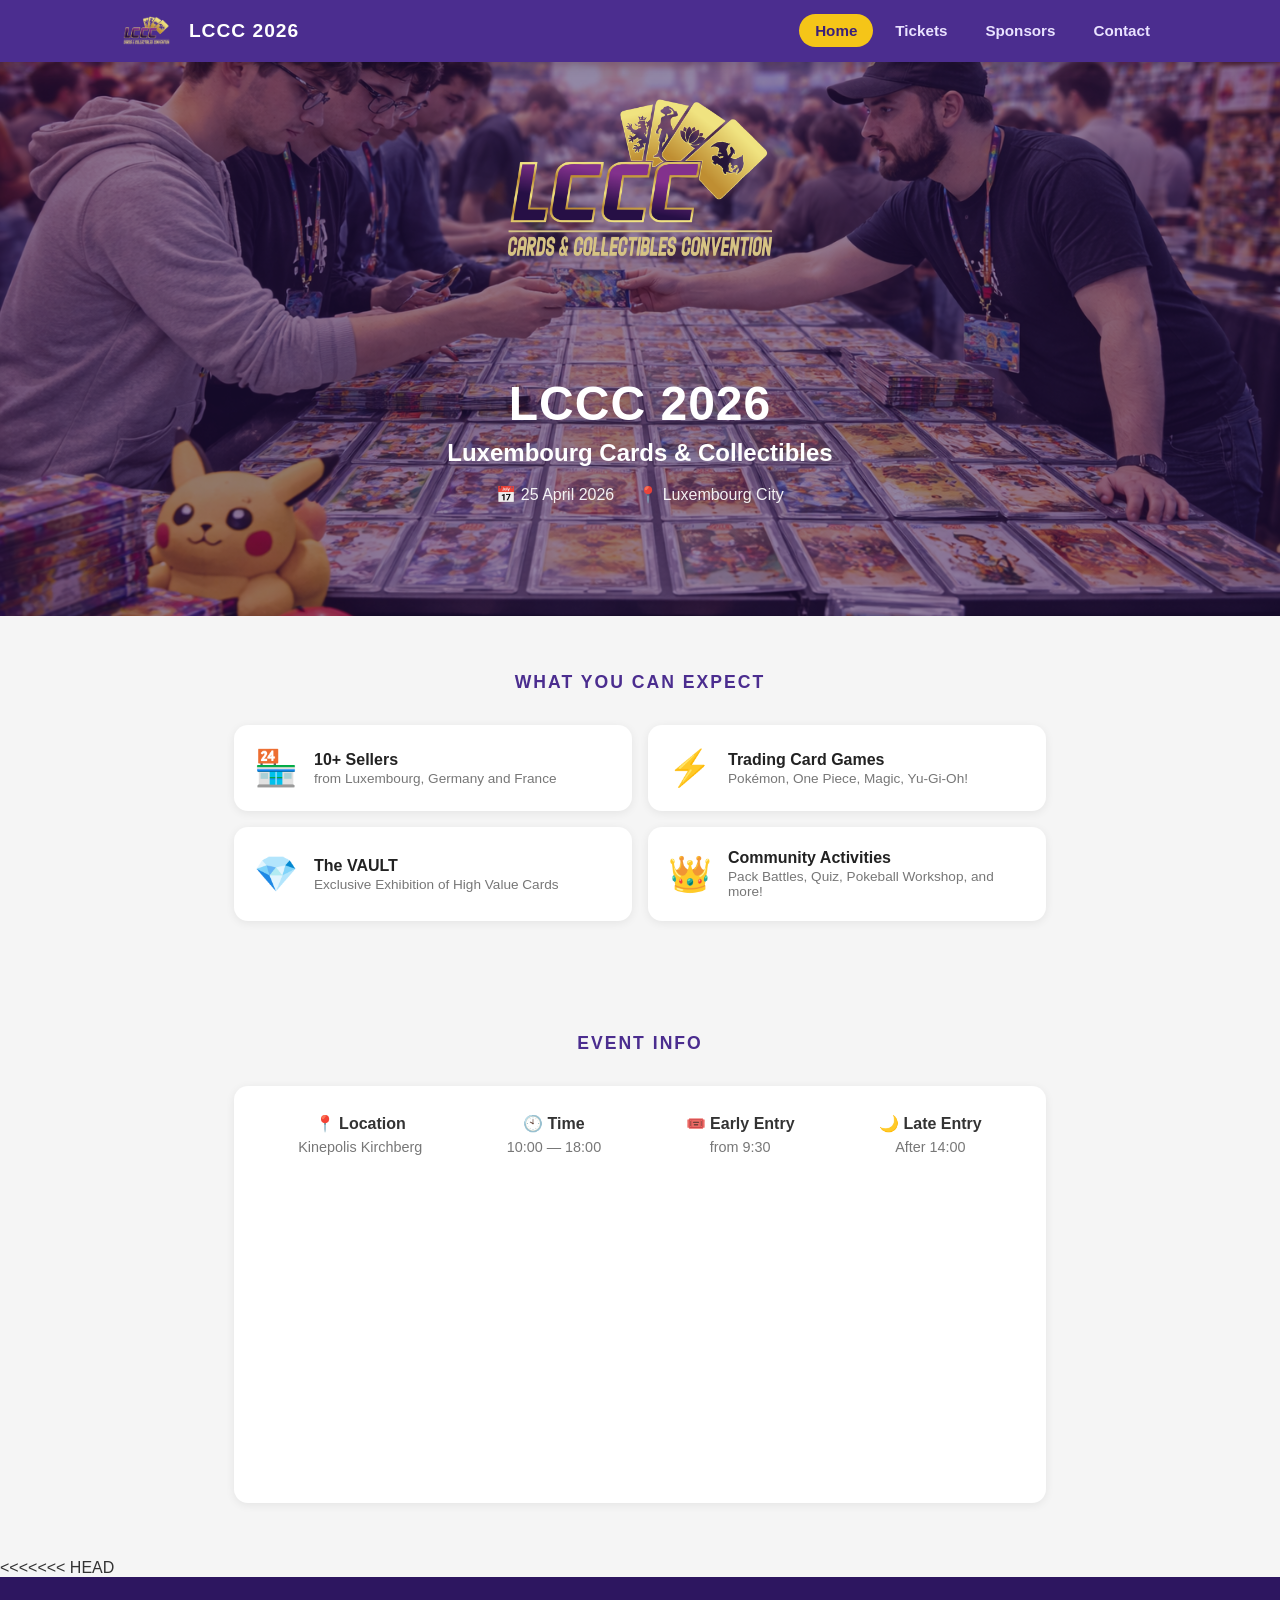
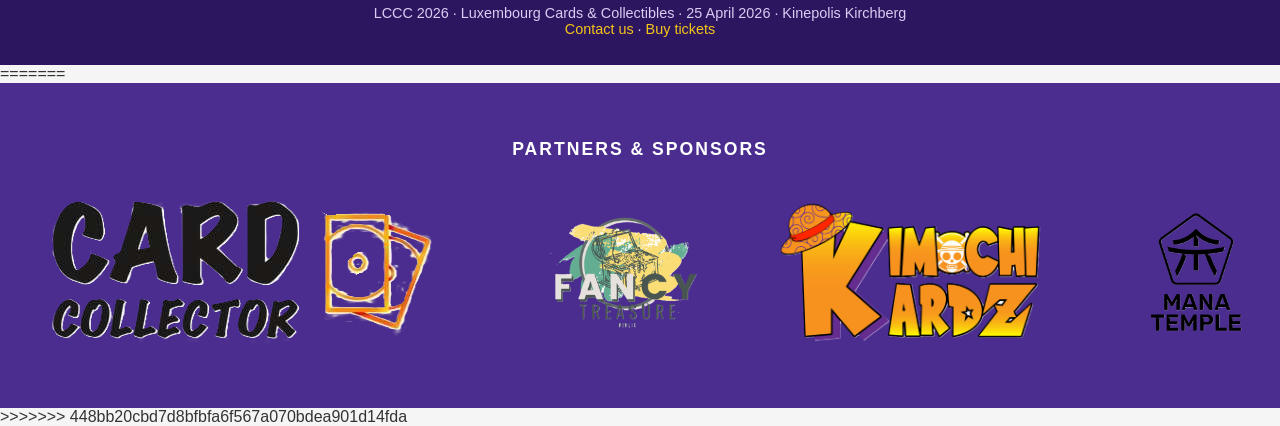
==== index.html @ 0853d8ad "merged sponsors to partners" ====
<!DOCTYPE html>
<html lang="en">

<head>
    <meta charset="UTF-8" />
    <meta name="viewport" content="width=device-width, initial-scale=1.0" />
    <title>LCCC 2026 — Luxembourg Cards &amp; Collectibles</title>
    <link rel="stylesheet" href="style.css" />
</head>

<body>
    <!-- NAVBAR -->
    <nav class="navbar">
        <div class="nav-inner">
            <a href="index.html" class="nav-brand">
                <img src="img/logo_nobg.png" alt="LCCC Logo" />
                <span>LCCC 2026</span>
            </a>
            <button class="nav-toggle" aria-label="Toggle navigation">☰</button>
            <ul class="nav-links">
                <li><a href="index.html" class="active">Home</a></li>
                <li><a href="tickets.html">Tickets</a></li>
                <li><a href="partners.html">Sponsors</a></li>
                <li><a href="contact.html">Contact</a></li>
            </ul>
        </div>
    </nav>

    <!-- HERO -->
    <div class="hero">
        <div class="hero-content">
            <img src="img/logo_nobg.png" alt="LCCC Logo" class="site-logo" />
            <h1>LCCC 2026</h1>
            <h2>Luxembourg Cards &amp; Collectibles</h2>
            <div class="hero-meta">
                <span>📅 25 April 2026</span>
                <span>📍 Luxembourg City</span>
            </div>
        </div>
    </div>

    <!-- WHAT YOU CAN EXPECT -->
    <section class="section">
        <div class="section-title">What You Can Expect</div>
        <div class="expect-grid">
            <div class="expect-card">
                <div class="expect-icon">🏪</div>
                <div>
                    <h3>10+ Sellers</h3>
                    <p>from Luxembourg, Germany and France</p>
                </div>
            </div>
            <div class="expect-card">
                <div class="expect-icon">⚡</div>
                <div>
                    <h3>Trading Card Games</h3>
                    <p>Pokémon, One Piece, Magic, Yu-Gi-Oh!</p>
                </div>
            </div>
            <div class="expect-card">
                <div class="expect-icon">💎</div>
                <div>
                    <h3>The VAULT</h3>
                    <p>Exclusive Exhibition of High Value Cards</p>
                </div>
            </div>
            <div class="expect-card">
                <div class="expect-icon">👑</div>
                <div>
                    <h3>Community Activities</h3>
                    <p>Pack Battles, Quiz, Pokeball Workshop, and more!</p>
                </div>
            </div>
        </div>
    </section>

    <!-- EVENT INFO -->
    <section class="section">
        <div class="section-title">Event Info</div>
        <div class="info-card">
            <div class="info-item">
                <div class="info-label">📍 Location</div>
                <p>Kinepolis Kirchberg</p>
            </div>
            <div class="info-item">
                <div class="info-label">🕙 Time</div>
                <p>10:00 — 18:00</p>
            </div>
            <div class="info-item">
                <div class="info-label">🎟️ Early Entry</div>
                <p>from 9:30</p>
            </div>
            <div class="info-item">
                <div class="info-label">🌙 Late Entry</div>
                <p>After 14:00</p>
            </div>
            <iframe
                src="https://www.google.com/maps/embed?pb=!1m18!1m12!1m3!1d82691.49492963147!2d6.0278892517089755!3d49.63339613082569!2m3!1f0!2f0!3f0!3m2!1i1024!2i768!4f13.1!3m3!1m2!1s0x47954f615db83413%3A0x90198acf016bacf4!2sKinepolis%20Kirchberg!5e0!3m2!1sen!2slu!4v1774648657095!5m2!1sen!2slu"
                width="400" height="300" style="border:0;" allowfullscreen="" loading="lazy"
                referrerpolicy="no-referrer-when-downgrade"></iframe>
        </div>
    </section>

<<<<<<< HEAD
    <!-- FOOTER -->
    <footer class="site-footer">
        <p>LCCC 2026 · Luxembourg Cards &amp; Collectibles · 25 April 2026 · Kinepolis Kirchberg</p>
        <p><a href="contact.html">Contact us</a> · <a href="tickets.html">Buy tickets</a></p>
    </footer>
=======
    <!-- PARTNERS & SPONSORS -->
    <section class="partners-section">
        <div class="section-title-white">Partners &amp; Sponsors</div>
        <div class="scroller-wrapper">
            <div class="logos-scroller">
                <!-- duplicated for seamless loop -->
                <img src="img/sponsors/cardcollector.png" alt="Magic" class="partner-logo" />
                <img src="img/sponsors/fancytreasure.png" alt="One Piece" class="partner-logo" />
                <img src="img/sponsors/kimchikardz.png" alt="Yu-Gi-Oh" class="partner-logo" />
                <img src="img/sponsors/manatemple.png" alt="Pokémon" class="partner-logo" />
                <img src="img/sponsors/mikauzi.png" alt="Magic" class="partner-logo" />
                <img src="img/sponsors/NerdyMateProfile.png" alt="One Piece" class="partner-logo" />
                <img src="img/sponsors/Reservoir_Logo.png" alt="One Piece" class="partner-logo" />
                <img src="img/sponsors/card2.png" alt="One Piece" class="partner-logo" />
                <img src="img/sponsors/cardm.png" alt="One Piece" class="partner-logo" />
                <img src="img/sponsors/porordg.png" alt="One Piece" class="partner-logo" />
                <img src="img/sponsors/vesslyorg.png" alt="One Piece" class="partner-logo" />
                <img src="img/sponsors/lst.png" alt="One Piece" class="partner-logo" />

            </div>
        </div>
    </section>
>>>>>>> 448bb20cbd7d8bfbfa6f567a070bdea901d14fda

    <script src="script.js"></script>
</body>

</html>
---- style.css ----
* {
  margin: 0;
  padding: 0;
  box-sizing: border-box;
}

body {
  font-family: 'Segoe UI', sans-serif;
  color: #333;
  background: #f5f5f5;
}

/* NAVBAR */
.navbar {
  position: sticky;
  top: 0;
  z-index: 100;
  background: #4b2d8f;
  box-shadow: 0 2px 12px rgba(0, 0, 0, 0.2);
}

.nav-inner {
  max-width: 1100px;
  margin: 0 auto;
  display: flex;
  align-items: center;
  justify-content: space-between;
  padding: 12px 24px;
}

.nav-brand {
  display: flex;
  align-items: center;
  gap: 10px;
  color: #fff;
  text-decoration: none;
  font-weight: 900;
  font-size: 1.2rem;
  letter-spacing: 1px;
}

.nav-brand img {
  height: 38px;
  width: auto;
}

.nav-links {
  display: flex;
  gap: 6px;
  list-style: none;
  flex-wrap: wrap;
}

.nav-links a {
  color: #e9e2ff;
  text-decoration: none;
  font-weight: 600;
  font-size: 0.95rem;
  padding: 8px 16px;
  border-radius: 22px;
  transition: background 0.2s, color 0.2s;
}

.nav-links a:hover {
  background: rgba(255, 255, 255, 0.12);
  color: #fff;
}

.nav-links a.active {
  background: #f5c518;
  color: #3a1f7a;
}

.nav-toggle {
  display: none;
  background: none;
  border: none;
  color: #fff;
  font-size: 1.6rem;
  cursor: pointer;
}

@media (max-width: 760px) {
  .nav-toggle {
    display: block;
  }

  .nav-links {
    display: none;
    width: 100%;
    flex-direction: column;
    gap: 4px;
    padding-top: 10px;
  }

  .nav-links.open {
    display: flex;
  }

  .nav-inner {
    flex-wrap: wrap;
  }

  .nav-links a {
    display: block;
  }
}

/* PAGE HEADER (sub pages) */
.page-header {
  background: #4b2d8f;
  color: #fff;
  text-align: center;
  padding: 56px 24px;
}

.page-header h1 {
  font-size: 2.4rem;
  font-weight: 900;
  letter-spacing: 1px;
}

.page-header p {
  margin-top: 10px;
  font-size: 1.05rem;
  opacity: 0.9;
}

/* SITE FOOTER */
.site-footer {
  background: #2d1660;
  color: #d8cdf2;
  text-align: center;
  padding: 28px 24px;
  font-size: 0.9rem;
}

.site-footer a {
  color: #f5c518;
  text-decoration: none;
}

.site-footer a:hover {
  text-decoration: underline;
}

/* LOGO BAR */
.logo-bar {
  display: flex;
  justify-content: center;
  align-items: center;
}

.site-logo {
  max-height: 300px;
  width: auto;
  padding-bottom: 80px;
}

/* HERO */
.hero {
  background-image: url('img/header_bg_cropped.png'); /* Replace with your image */
  background-size: cover;
  background-position: center;
  position: relative;
  color: #fff;
  text-align: center;
  padding: 10px 20px 80px;
}

.hero::before {
  content: '';
  position: absolute;
  inset: 0;
  background: rgba(40, 20, 80, 0.5);
}

.hero-content {
  position: relative;
  z-index: 1;
}

.hero h1 {
  font-size: 3rem;
  font-weight: 900;
  letter-spacing: 1px;
}

.hero h2 {
  font-size: 1.5rem;
  font-weight: 600;
  margin: 8px 0 18px;
}

.hero-meta {
  display: flex;
  justify-content: center;
  gap: 24px;
  font-size: 1rem;
  margin-bottom: 32px;
  opacity: 0.92;
}

.hero-meta span {
  display: flex;
  align-items: center;
  gap: 6px;
}

/* CTA BUTTON */
.cta-btn {
  background: #f5c518;
  color: #3a1f7a;
  border: none;
  padding: 16px 48px;
  border-radius: 40px;
  font-size: 1rem;
  font-weight: 800;
  cursor: pointer;
  letter-spacing: 1px;
  text-transform: uppercase;
  transition: transform 0.2s, box-shadow 0.2s;
}

.cta-btn:hover {
  transform: scale(1.04);
  box-shadow: 0 6px 24px rgba(245, 197, 24, 0.4);
}

/* SECTIONS */
.section {
  padding: 56px 24px;
  max-width: 860px;
  margin: 0 auto;
}

.section-title {
  text-align: center;
  font-size: 1.1rem;
  font-weight: 800;
  letter-spacing: 2px;
  color: #4b2d8f;
  text-transform: uppercase;
  margin-bottom: 32px;
}

.footer-title {
  text-align: center;
  font-size: 1.1rem;
  font-weight: 800;
  letter-spacing: 2px;
  color: #ffffff;
  text-transform: uppercase;
  margin-bottom: 32px;
}

/* EXPECT GRID */
.expect-grid {
  display: grid;
  grid-template-columns: 1fr 1fr;
  gap: 16px;
}

.expect-card {
  background: #fff;
  border-radius: 14px;
  padding: 22px 20px;
  display: flex;
  align-items: center;
  gap: 16px;
  box-shadow: 0 2px 10px rgba(0, 0, 0, 0.07);
}

.expect-icon {
  font-size: 2.2rem;
}

.expect-card h3 {
  font-size: 1rem;
  font-weight: 700;
  color: #222;
}

.expect-card p {
  font-size: 0.85rem;
  color: #777;
  margin-top: 2px;
}

/* TICKETS */
.tickets-section {
  background: #8984c9;
  padding: 56px 24px;
}

.tickets-inner {
  max-width: 860px;
  margin: 0 auto;
}

.tickets-grid {
  display: grid;
  grid-template-columns: repeat(4, 1fr);
  gap: 14px;
}

.ticket-card {
  background: #fff;
  border-radius: 14px;
  padding: 22px 16px 18px;
  text-align: center;
  box-shadow: 0 2px 10px rgba(0, 0, 0, 0.07);
  display: flex;
  flex-direction: column;
  align-items: center;
  gap: 8px;
}

.ticket-card.featured {
  background: #f5c518;
}

.ticket-label {
  font-size: 0.95rem;
  font-weight: 700;
  color: #333;
}

.ticket-price {
  font-size: 1.8rem;
  font-weight: 900;
  color: #4b2d8f;
}

.ticket-card.featured .ticket-price {
  color: #3a1f7a;
}

.ticket-desc {
  font-size: 0.8rem;
  color: #888;
}

.ticket-card.featured .ticket-desc {
  color: #3a1f7a;
}

.ticket-note {
  font-size: 0.72rem;
  color: #aaa;
  margin-top: 4px;
}

.ticket-card.featured .ticket-note {
  color: #3a1f7a;
}

.buy-btn {
  background: #4b2d8f;
  color: #fff;
  border: none;
  border-radius: 24px;
  padding: 10px 28px;
  font-weight: 700;
  font-size: 0.9rem;
  cursor: pointer;
  transition: background 0.2s;
  margin-top: 4px;
}

.buy-btn:hover {
  background: #3a1f7a;
}

.ticket-card.featured .buy-btn {
  background: #3a1f7a;
  color: #f5c518;
}

.ticket-card.featured .buy-btn:hover {
  background: #2d1660;
}

/* EVENT INFO */
.info-card {
  background: #fff;
  border-radius: 14px;
  padding: 28px 32px;
  display: flex;
  justify-content: space-around;
  align-items: flex-start;
  box-shadow: 0 2px 10px rgba(0, 0, 0, 0.07);
  flex-wrap: wrap;
  gap: 20px;
}

.info-item {
  text-align: center;
}

.info-label {
  font-size: 1rem;
  font-weight: 700;
  color: #333;
  display: flex;
  align-items: center;
  gap: 6px;
  justify-content: center;
  margin-bottom: 6px;
}

.info-item p {
  font-size: 0.9rem;
  color: #777;
}


/* RESPONSIVE */
@media (max-width: 640px) {
  .expect-grid {
    grid-template-columns: 1fr;
  }

  .tickets-grid {
    grid-template-columns: 1fr 1fr;
  }

  .hero h1 {
    font-size: 2rem;
  }
}

@media (max-width: 420px) {
  .tickets-grid {
    grid-template-columns: 1fr;
  }
}

/* PARTNERS SECTION */
.partners-section {
  background: #c08bfc;
  padding: 56px 24px;
  text-align: center;
}

.section-title-white {
  text-align: center;
  font-size: 1.1rem;
  font-weight: 800;
  letter-spacing: 2px;
  color: #fff;
  text-transform: uppercase;
  margin-bottom: 32px;
}

.logos-row {
  display: flex;
  justify-content: center;
  align-items: center;
  gap: 32px;
  flex-wrap: wrap;
  max-width: 860px;
  margin: 0 auto;
}

.partner-logo {
  max-height: 70px;
  width: auto;
  object-fit: contain;
  transition: filter 0.2s;
}

/* TICKET EMBED */
.tt-embed-wrapper {
  margin-top: 40px;
  border-radius: 14px;
  overflow: hidden;
}

/* 5-column ticket grid */
.tickets-grid {
  grid-template-columns: repeat(5, 1fr);
}

/* PARTNERS SECTION */
.partners-section {
  background: #4b2d8f;
  padding: 56px 0;
  text-align: center;
  overflow: hidden;
}

.section-title-white {
  text-align: center;
  font-size: 1.1rem;
  font-weight: 800;
  letter-spacing: 2px;
  color: #fff;
  text-transform: uppercase;
  margin-bottom: 32px;
}
.scroller-wrapper {
  overflow: hidden;
  width: 100%;
}

.logos-scroller {
  display: flex;
  gap: 64px;
  align-items: center;
  width: max-content;
  animation: scroll-logos 18s linear infinite;
}

.partner-logo {
  max-height: 160px;
  width: auto;
  object-fit: contain;
  flex-shrink: 0;
}

@keyframes scroll-logos {
  0%   { transform: translateX(0); }
  100% { transform: translateX(-50%); }
}
/* SHOPS GRID */
.shops-grid {
  display: grid;
  grid-template-columns: repeat(auto-fill, minmax(220px, 1fr));
  gap: 20px;
}

.shop-card {
  background: #fff;
  border-radius: 14px;
  padding: 24px 20px;
  text-align: center;
  box-shadow: 0 2px 10px rgba(0, 0, 0, 0.07);
  transition: transform 0.2s, box-shadow 0.2s;
}

.shop-card:hover {
  transform: translateY(-4px);
  box-shadow: 0 8px 22px rgba(75, 45, 143, 0.18);
}

.shop-logo {
  height: 90px;
  width: 100%;
  object-fit: contain;
  margin-bottom: 14px;
}

.shop-card h3 {
  font-size: 1.05rem;
  color: #4b2d8f;
  margin-bottom: 6px;
}

.shop-card p {
  font-size: 0.85rem;
  color: #777;
}

/* CONTACT */
.contact-card {
  background: #fff;
  border-radius: 14px;
  padding: 32px;
  box-shadow: 0 2px 10px rgba(0, 0, 0, 0.07);
  display: grid;
  gap: 20px;
}

.contact-row {
  display: flex;
  align-items: flex-start;
  gap: 16px;
}

.contact-row .contact-icon {
  font-size: 1.6rem;
  line-height: 1;
}

.contact-row h3 {
  font-size: 1rem;
  color: #333;
  margin-bottom: 4px;
}

.contact-row p,
.contact-row a {
  font-size: 0.92rem;
  color: #777;
  text-decoration: none;
}

.contact-row a:hover {
  color: #4b2d8f;
  text-decoration: underline;
}

.socials {
  display: flex;
  gap: 14px;
  justify-content: center;
  margin-top: 8px;
  flex-wrap: wrap;
}

.socials a {
  background: #4b2d8f;
  color: #fff;
  padding: 10px 22px;
  border-radius: 24px;
  text-decoration: none;
  font-weight: 600;
  font-size: 0.9rem;
  transition: background 0.2s;
}

.socials a:hover {
  background: #3a1f7a;
}

/* INTRO TEXT BLOCK */
.intro-text {
  max-width: 760px;
  margin: 0 auto 32px;
  text-align: center;
  color: #555;
  font-size: 1rem;
  line-height: 1.6;
}
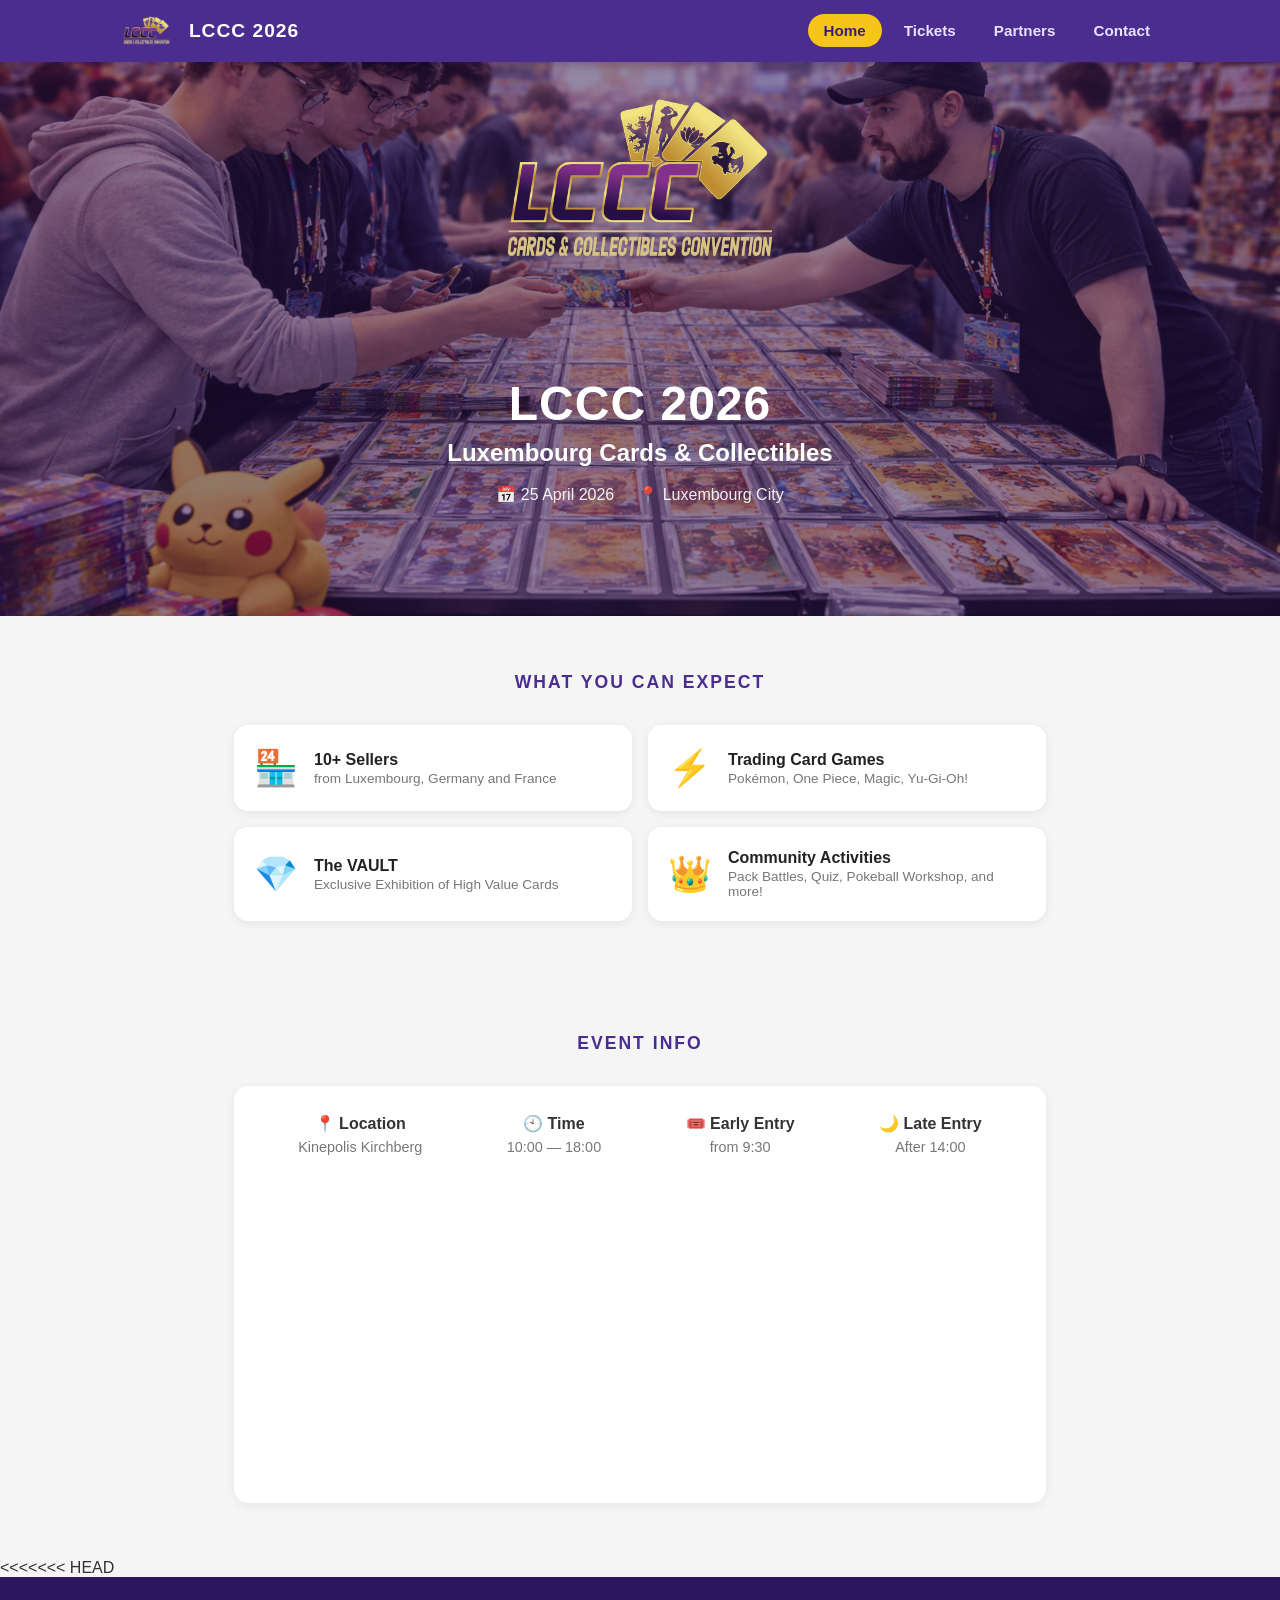
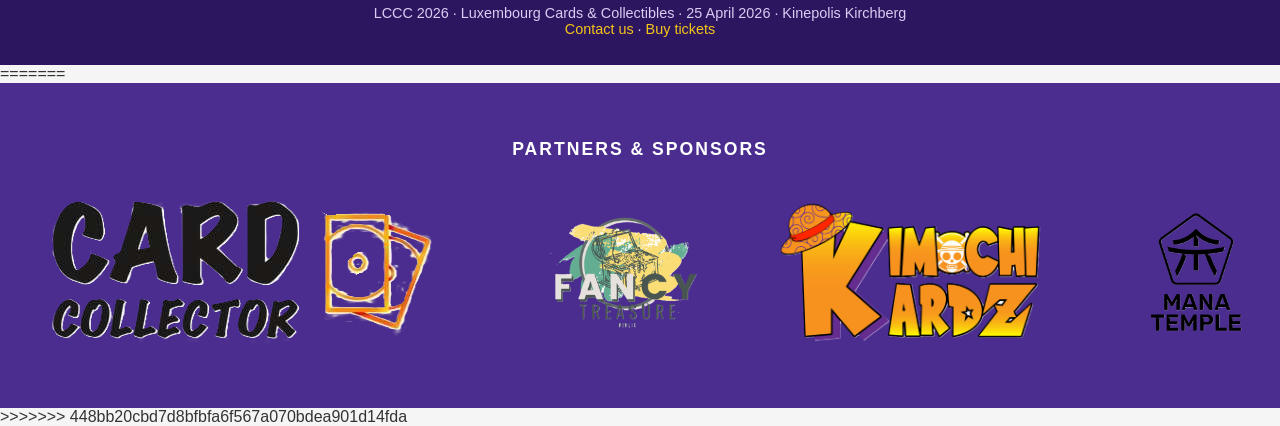
==== commit c6a51e31: "partners fix" ====
--- a/index.html
+++ b/index.html
@@ -20,7 +20,7 @@
             <ul class="nav-links">
                 <li><a href="index.html" class="active">Home</a></li>
                 <li><a href="tickets.html">Tickets</a></li>
-                <li><a href="partners.html">Sponsors</a></li>
+                <li><a href="partners.html">Partners</a></li>
                 <li><a href="contact.html">Contact</a></li>
             </ul>
         </div>
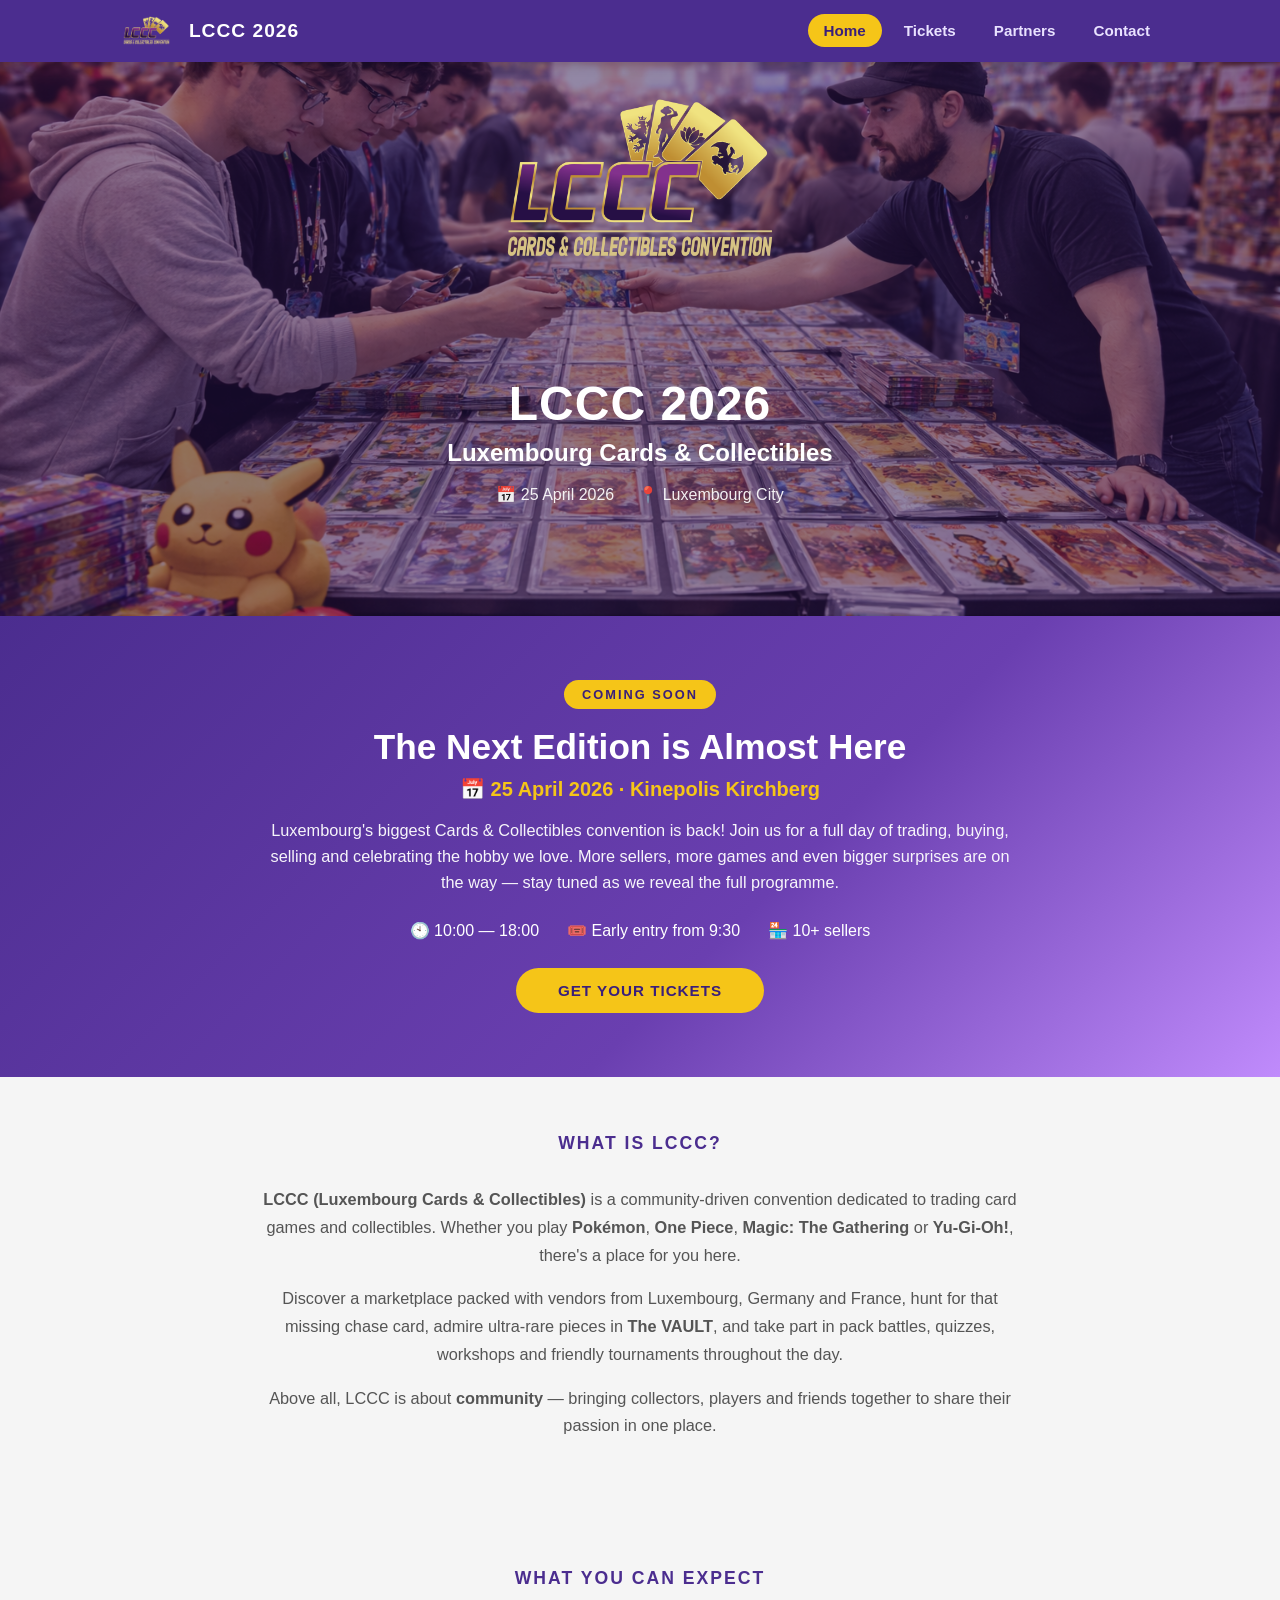
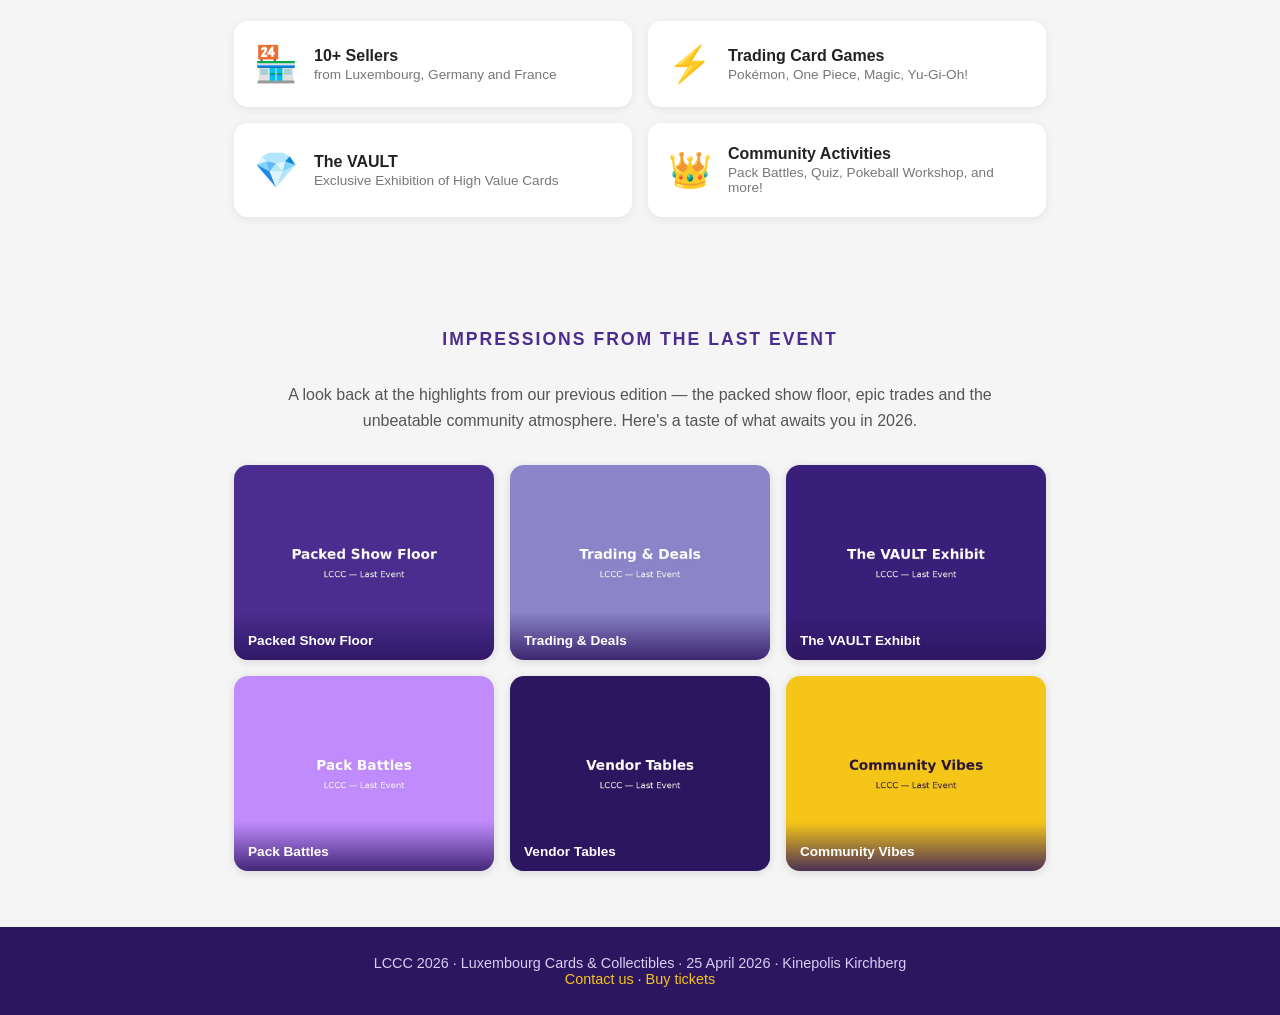
==== commit 7ca7b319: "update index site" ====
--- a/index.html
+++ b/index.html
@@ -39,6 +39,52 @@
         </div>
     </div>
 
+    <!-- ============================================================= -->
+    <!-- COMING SOON / NEXT EVENT  (edit the text below to update)     -->
+    <!-- ============================================================= -->
+    <section class="coming-soon">
+        <div class="coming-soon-inner">
+            <span class="cs-badge">Coming Soon</span>
+            <h2>The Next Edition is Almost Here</h2>
+            <div class="cs-date">📅 25 April 2026 · Kinepolis Kirchberg</div>
+            <p>
+                Luxembourg's biggest Cards &amp; Collectibles convention is back! Join us for a full day of
+                trading, buying, selling and celebrating the hobby we love. More sellers, more games and even
+                bigger surprises are on the way — stay tuned as we reveal the full programme.
+            </p>
+            <div class="cs-meta">
+                <span>🕙 10:00 — 18:00</span>
+                <span>🎟️ Early entry from 9:30</span>
+                <span>🏪 10+ sellers</span>
+            </div>
+            <a href="tickets.html" class="cs-cta">Get Your Tickets</a>
+        </div>
+    </section>
+
+    <!-- ============================================================= -->
+    <!-- ABOUT THE EVENT  (edit the paragraphs below to update)        -->
+    <!-- ============================================================= -->
+    <section class="section">
+        <div class="section-title">What is LCCC?</div>
+        <div class="about-text">
+            <p>
+                <strong>LCCC (Luxembourg Cards &amp; Collectibles)</strong> is a community-driven convention
+                dedicated to trading card games and collectibles. Whether you play
+                <strong>Pokémon</strong>, <strong>One Piece</strong>, <strong>Magic: The Gathering</strong> or
+                <strong>Yu-Gi-Oh!</strong>, there's a place for you here.
+            </p>
+            <p>
+                Discover a marketplace packed with vendors from Luxembourg, Germany and France, hunt for that
+                missing chase card, admire ultra-rare pieces in <strong>The VAULT</strong>, and take part in
+                pack battles, quizzes, workshops and friendly tournaments throughout the day.
+            </p>
+            <p>
+                Above all, LCCC is about <strong>community</strong> — bringing collectors, players and friends
+                together to share their passion in one place.
+            </p>
+        </div>
+    </section>
+
     <!-- WHAT YOU CAN EXPECT -->
     <section class="section">
         <div class="section-title">What You Can Expect</div>
@@ -74,63 +120,51 @@
         </div>
     </section>
 
-    <!-- EVENT INFO -->
+    <!-- ============================================================= -->
+    <!-- IMPRESSIONS FROM THE LAST EVENT                               -->
+    <!-- To swap a photo, drop a new file in /img/home/ and update the -->
+    <!-- src + caption below. Add or remove .gallery-item blocks as    -->
+    <!-- needed.                                                       -->
+    <!-- ============================================================= -->
     <section class="section">
-        <div class="section-title">Event Info</div>
-        <div class="info-card">
-            <div class="info-item">
-                <div class="info-label">📍 Location</div>
-                <p>Kinepolis Kirchberg</p>
+        <div class="section-title">Impressions From The Last Event</div>
+        <p class="intro-text">
+            A look back at the highlights from our previous edition — the packed show floor, epic trades and
+            the unbeatable community atmosphere. Here's a taste of what awaits you in 2026.
+        </p>
+        <div class="gallery-grid">
+            <div class="gallery-item">
+                <img src="img/home/img1.jpg" alt="Packed show floor at LCCC" />
+                <div class="gallery-caption">Packed Show Floor</div>
             </div>
-            <div class="info-item">
-                <div class="info-label">🕙 Time</div>
-                <p>10:00 — 18:00</p>
+            <div class="gallery-item">
+                <img src="img/home/img2.jpg" alt="Collectors trading cards" />
+                <div class="gallery-caption">Trading &amp; Deals</div>
             </div>
-            <div class="info-item">
-                <div class="info-label">🎟️ Early Entry</div>
-                <p>from 9:30</p>
+            <div class="gallery-item">
+                <img src="img/home/img3.jpg" alt="The VAULT high value card exhibit" />
+                <div class="gallery-caption">The VAULT Exhibit</div>
             </div>
-            <div class="info-item">
-                <div class="info-label">🌙 Late Entry</div>
-                <p>After 14:00</p>
+            <div class="gallery-item">
+                <img src="img/home/img4.jpg" alt="Pack battles in action" />
+                <div class="gallery-caption">Pack Battles</div>
             </div>
-            <iframe
-                src="https://www.google.com/maps/embed?pb=!1m18!1m12!1m3!1d82691.49492963147!2d6.0278892517089755!3d49.63339613082569!2m3!1f0!2f0!3f0!3m2!1i1024!2i768!4f13.1!3m3!1m2!1s0x47954f615db83413%3A0x90198acf016bacf4!2sKinepolis%20Kirchberg!5e0!3m2!1sen!2slu!4v1774648657095!5m2!1sen!2slu"
-                width="400" height="300" style="border:0;" allowfullscreen="" loading="lazy"
-                referrerpolicy="no-referrer-when-downgrade"></iframe>
+            <div class="gallery-item">
+                <img src="img/home/img5.jpg" alt="Vendor tables full of cards" />
+                <div class="gallery-caption">Vendor Tables</div>
+            </div>
+            <div class="gallery-item">
+                <img src="img/home/img6.jpg" alt="Community enjoying the event" />
+                <div class="gallery-caption">Community Vibes</div>
+            </div>
         </div>
     </section>
 
-<<<<<<< HEAD
     <!-- FOOTER -->
     <footer class="site-footer">
         <p>LCCC 2026 · Luxembourg Cards &amp; Collectibles · 25 April 2026 · Kinepolis Kirchberg</p>
         <p><a href="contact.html">Contact us</a> · <a href="tickets.html">Buy tickets</a></p>
     </footer>
-=======
-    <!-- PARTNERS & SPONSORS -->
-    <section class="partners-section">
-        <div class="section-title-white">Partners &amp; Sponsors</div>
-        <div class="scroller-wrapper">
-            <div class="logos-scroller">
-                <!-- duplicated for seamless loop -->
-                <img src="img/sponsors/cardcollector.png" alt="Magic" class="partner-logo" />
-                <img src="img/sponsors/fancytreasure.png" alt="One Piece" class="partner-logo" />
-                <img src="img/sponsors/kimchikardz.png" alt="Yu-Gi-Oh" class="partner-logo" />
-                <img src="img/sponsors/manatemple.png" alt="Pokémon" class="partner-logo" />
-                <img src="img/sponsors/mikauzi.png" alt="Magic" class="partner-logo" />
-                <img src="img/sponsors/NerdyMateProfile.png" alt="One Piece" class="partner-logo" />
-                <img src="img/sponsors/Reservoir_Logo.png" alt="One Piece" class="partner-logo" />
-                <img src="img/sponsors/card2.png" alt="One Piece" class="partner-logo" />
-                <img src="img/sponsors/cardm.png" alt="One Piece" class="partner-logo" />
-                <img src="img/sponsors/porordg.png" alt="One Piece" class="partner-logo" />
-                <img src="img/sponsors/vesslyorg.png" alt="One Piece" class="partner-logo" />
-                <img src="img/sponsors/lst.png" alt="One Piece" class="partner-logo" />
-
-            </div>
-        </div>
-    </section>
->>>>>>> 448bb20cbd7d8bfbfa6f567a070bdea901d14fda
 
     <script src="script.js"></script>
 </body>
--- a/style.css
+++ b/style.css
@@ -633,3 +633,151 @@
   font-size: 1rem;
   line-height: 1.6;
 }
+
+/* ===== HOME: COMING SOON / NEXT EVENT ===== */
+.coming-soon {
+  background: linear-gradient(135deg, #4b2d8f 0%, #6a3fb0 60%, #c08bfc 100%);
+  color: #fff;
+  text-align: center;
+  padding: 64px 24px;
+}
+
+.coming-soon-inner {
+  max-width: 760px;
+  margin: 0 auto;
+}
+
+.cs-badge {
+  display: inline-block;
+  background: #f5c518;
+  color: #3a1f7a;
+  font-weight: 800;
+  letter-spacing: 2px;
+  text-transform: uppercase;
+  font-size: 0.8rem;
+  padding: 7px 18px;
+  border-radius: 30px;
+  margin-bottom: 18px;
+}
+
+.coming-soon h2 {
+  font-size: 2.2rem;
+  font-weight: 900;
+  margin-bottom: 10px;
+}
+
+.coming-soon .cs-date {
+  font-size: 1.25rem;
+  font-weight: 700;
+  color: #f5c518;
+  margin-bottom: 16px;
+}
+
+.coming-soon p {
+  font-size: 1.02rem;
+  line-height: 1.6;
+  opacity: 0.95;
+  margin-bottom: 26px;
+}
+
+.cs-meta {
+  display: flex;
+  justify-content: center;
+  gap: 28px;
+  flex-wrap: wrap;
+  margin-bottom: 28px;
+  font-size: 1rem;
+}
+
+.cs-meta span {
+  display: flex;
+  align-items: center;
+  gap: 6px;
+}
+
+.cs-cta {
+  display: inline-block;
+  background: #f5c518;
+  color: #3a1f7a;
+  text-decoration: none;
+  padding: 14px 42px;
+  border-radius: 40px;
+  font-weight: 800;
+  letter-spacing: 1px;
+  text-transform: uppercase;
+  font-size: 0.95rem;
+  transition: transform 0.2s, box-shadow 0.2s;
+}
+
+.cs-cta:hover {
+  transform: scale(1.04);
+  box-shadow: 0 6px 24px rgba(245, 197, 24, 0.4);
+}
+
+/* ===== HOME: ABOUT THE EVENT ===== */
+.about-text {
+  max-width: 760px;
+  margin: 0 auto;
+  text-align: center;
+  color: #555;
+  font-size: 1.02rem;
+  line-height: 1.7;
+}
+
+.about-text p {
+  margin-bottom: 16px;
+}
+
+/* ===== HOME: IMPRESSIONS GALLERY ===== */
+.gallery-grid {
+  display: grid;
+  grid-template-columns: repeat(3, 1fr);
+  gap: 16px;
+  max-width: 980px;
+  margin: 0 auto;
+}
+
+.gallery-item {
+  position: relative;
+  border-radius: 14px;
+  overflow: hidden;
+  box-shadow: 0 2px 10px rgba(0, 0, 0, 0.12);
+  aspect-ratio: 4 / 3;
+}
+
+.gallery-item img {
+  width: 100%;
+  height: 100%;
+  object-fit: cover;
+  display: block;
+  transition: transform 0.35s ease;
+}
+
+.gallery-item:hover img {
+  transform: scale(1.07);
+}
+
+.gallery-caption {
+  position: absolute;
+  left: 0;
+  right: 0;
+  bottom: 0;
+  background: linear-gradient(transparent, rgba(45, 22, 96, 0.85));
+  color: #fff;
+  font-size: 0.85rem;
+  font-weight: 600;
+  padding: 22px 14px 12px;
+  text-align: left;
+}
+
+@media (max-width: 760px) {
+  .gallery-grid {
+    grid-template-columns: repeat(2, 1fr);
+  }
+}
+
+@media (max-width: 460px) {
+  .gallery-grid {
+    grid-template-columns: 1fr;
+  }
+}
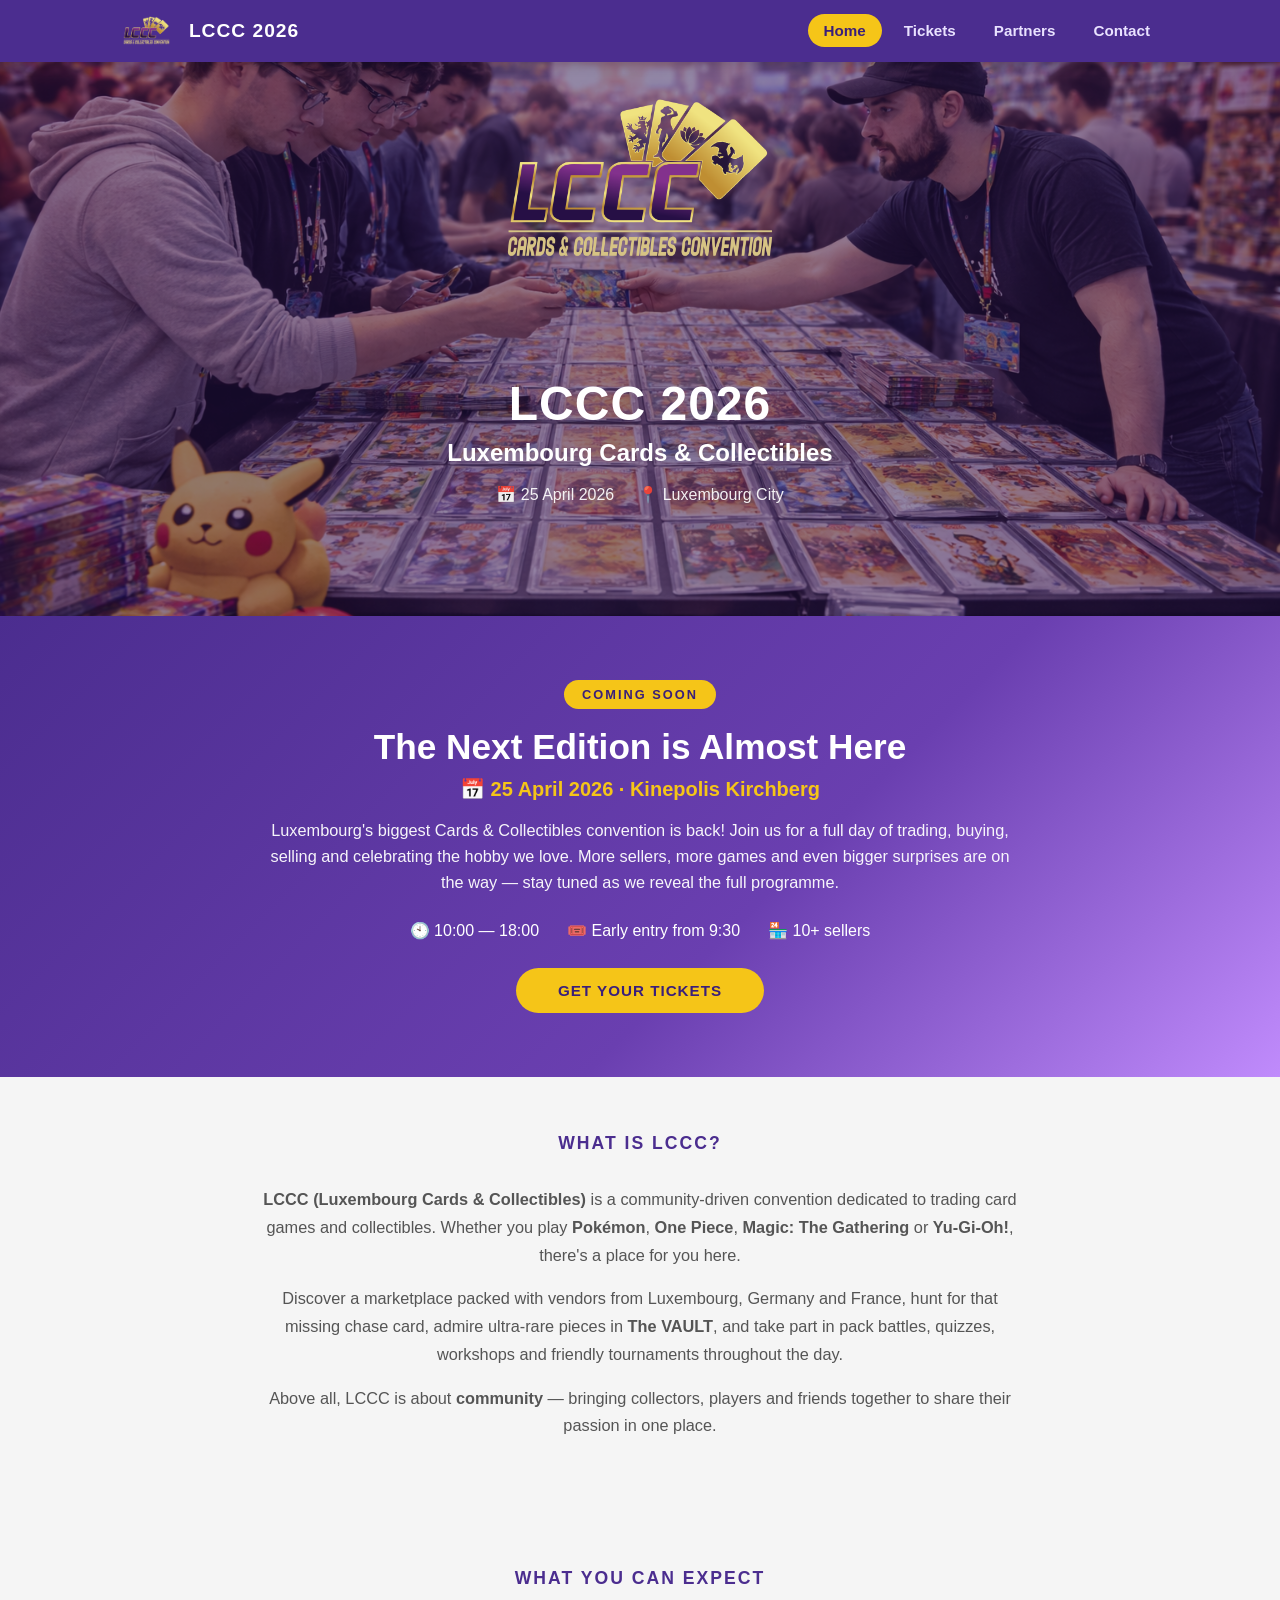
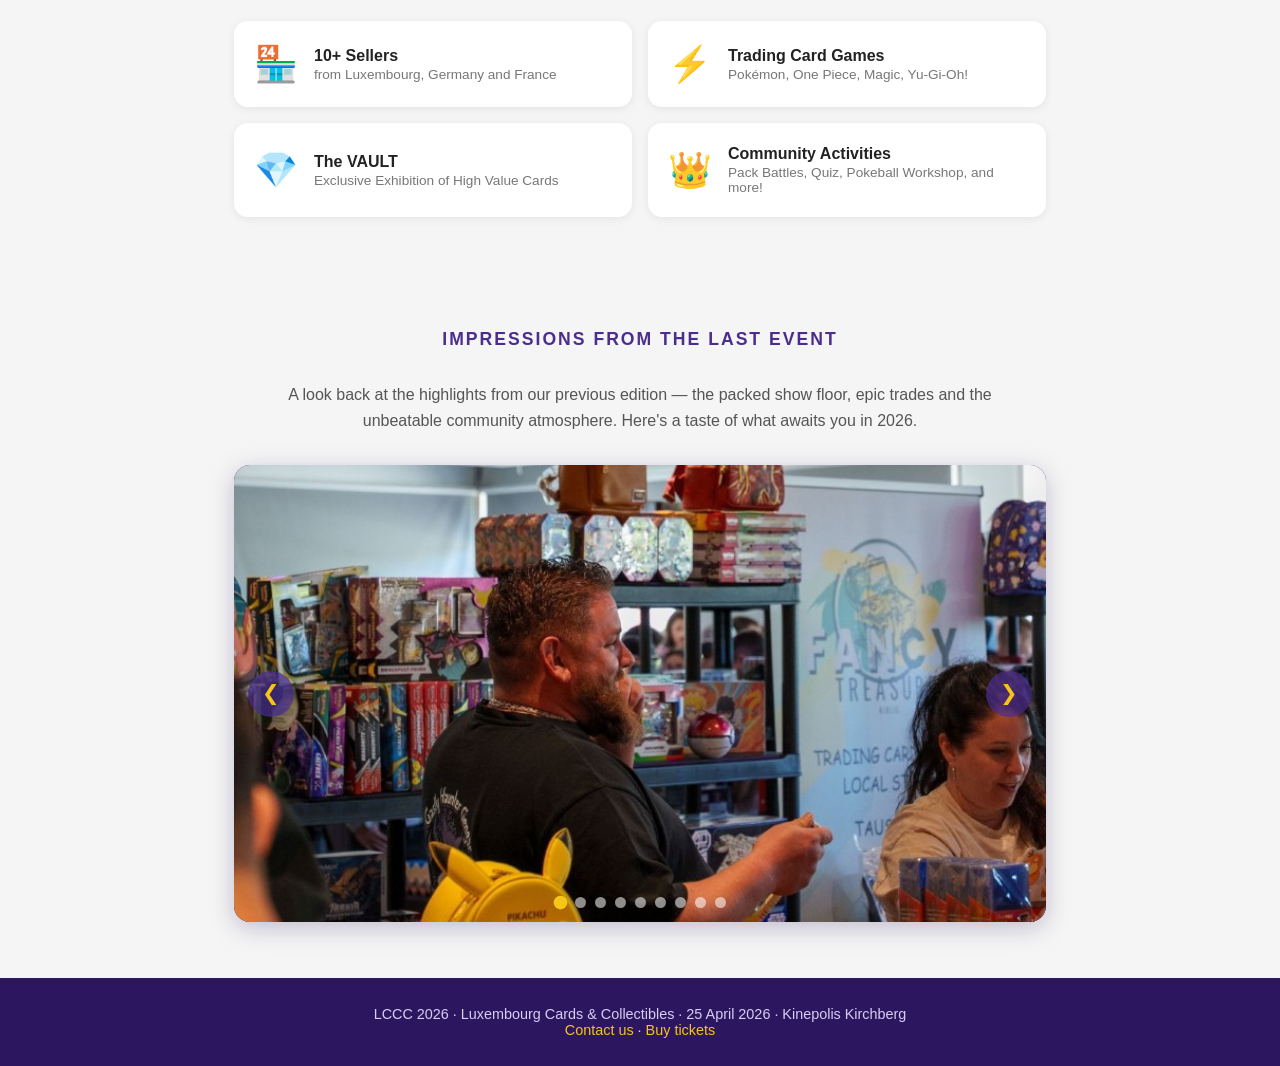
==== commit 86c56c75: "added photos" ====
--- a/index.html
+++ b/index.html
@@ -121,10 +121,10 @@
     </section>
 
     <!-- ============================================================= -->
-    <!-- IMPRESSIONS FROM THE LAST EVENT                               -->
-    <!-- To swap a photo, drop a new file in /img/home/ and update the -->
-    <!-- src + caption below. Add or remove .gallery-item blocks as    -->
-    <!-- needed.                                                       -->
+    <!-- IMPRESSIONS FROM THE LAST EVENT (carousel / slideshow)        -->
+    <!-- To add/remove a photo, drop a file in /img/home/ and add or   -->
+    <!-- remove a .carousel-slide <img> below. The dots and navigation -->
+    <!-- adapt automatically (handled in script.js).                   -->
     <!-- ============================================================= -->
     <section class="section">
         <div class="section-title">Impressions From The Last Event</div>
@@ -132,31 +132,24 @@
             A look back at the highlights from our previous edition — the packed show floor, epic trades and
             the unbeatable community atmosphere. Here's a taste of what awaits you in 2026.
         </p>
-        <div class="gallery-grid">
-            <div class="gallery-item">
-                <img src="img/home/img1.jpg" alt="Packed show floor at LCCC" />
-                <div class="gallery-caption">Packed Show Floor</div>
+
+        <div class="carousel" id="impressions-carousel">
+            <div class="carousel-track">
+                <img class="carousel-slide" src="img/home/ambiente.jpg" alt="LCCC event impression 1" />
+                <img class="carousel-slide" src="img/home/cards.jpg" alt="LCCC event impression 2" />
+                <img class="carousel-slide" src="img/home/quality.jpg" alt="LCCC event impression 3" />
+                <img class="carousel-slide" src="img/home/vendors.jpg" alt="LCCC event impression 4" />
+                <img class="carousel-slide" src="img/home/vendors2.jpg" alt="LCCC event impression 5" />
+                <img class="carousel-slide" src="img/home/cardswatch.jpg" alt="LCCC event impression 6" />
+                <img class="carousel-slide" src="img/home/tables.jpg" alt="LCCC event impression 7" />
+                <img class="carousel-slide" src="img/home/trading.jpg" alt="LCCC event impression 8" />
+                <img class="carousel-slide" src="img/home/overview.jpg" alt="LCCC event impression 9" />
             </div>
-            <div class="gallery-item">
-                <img src="img/home/img2.jpg" alt="Collectors trading cards" />
-                <div class="gallery-caption">Trading &amp; Deals</div>
-            </div>
-            <div class="gallery-item">
-                <img src="img/home/img3.jpg" alt="The VAULT high value card exhibit" />
-                <div class="gallery-caption">The VAULT Exhibit</div>
-            </div>
-            <div class="gallery-item">
-                <img src="img/home/img4.jpg" alt="Pack battles in action" />
-                <div class="gallery-caption">Pack Battles</div>
-            </div>
-            <div class="gallery-item">
-                <img src="img/home/img5.jpg" alt="Vendor tables full of cards" />
-                <div class="gallery-caption">Vendor Tables</div>
-            </div>
-            <div class="gallery-item">
-                <img src="img/home/img6.jpg" alt="Community enjoying the event" />
-                <div class="gallery-caption">Community Vibes</div>
-            </div>
+
+            <button class="carousel-btn carousel-prev" aria-label="Previous image">&#10094;</button>
+            <button class="carousel-btn carousel-next" aria-label="Next image">&#10095;</button>
+
+            <div class="carousel-dots" aria-label="Slide navigation"></div>
         </div>
     </section>
 
--- a/style.css
+++ b/style.css
@@ -728,56 +728,101 @@
   margin-bottom: 16px;
 }
 
-/* ===== HOME: IMPRESSIONS GALLERY ===== */
-.gallery-grid {
-  display: grid;
-  grid-template-columns: repeat(3, 1fr);
-  gap: 16px;
+/* ===== HOME: IMPRESSIONS CAROUSEL ===== */
+.carousel {
+  position: relative;
   max-width: 980px;
   margin: 0 auto;
-}
-
-.gallery-item {
-  position: relative;
-  border-radius: 14px;
+  border-radius: 16px;
   overflow: hidden;
-  box-shadow: 0 2px 10px rgba(0, 0, 0, 0.12);
-  aspect-ratio: 4 / 3;
-}
-
-.gallery-item img {
+  box-shadow: 0 6px 24px rgba(45, 22, 96, 0.25);
+  background: #2d1660;
+}
+
+.carousel-track {
+  display: flex;
   width: 100%;
-  height: 100%;
+  transition: transform 0.5s ease;
+}
+
+.carousel-slide {
+  min-width: 100%;
+  width: 100%;
+  aspect-ratio: 16 / 9;
   object-fit: cover;
   display: block;
-  transition: transform 0.35s ease;
-}
-
-.gallery-item:hover img {
-  transform: scale(1.07);
-}
-
-.gallery-caption {
+}
+
+/* Prev / Next buttons */
+.carousel-btn {
+  position: absolute;
+  top: 50%;
+  transform: translateY(-50%);
+  width: 46px;
+  height: 46px;
+  border: none;
+  border-radius: 50%;
+  background: rgba(75, 45, 143, 0.7);
+  color: #f5c518;
+  font-size: 1.3rem;
+  line-height: 1;
+  cursor: pointer;
+  display: flex;
+  align-items: center;
+  justify-content: center;
+  transition: background 0.2s, transform 0.2s;
+  z-index: 2;
+}
+
+.carousel-btn:hover {
+  background: #f5c518;
+  color: #3a1f7a;
+}
+
+.carousel-prev {
+  left: 14px;
+}
+
+.carousel-next {
+  right: 14px;
+}
+
+/* Dots */
+.carousel-dots {
   position: absolute;
   left: 0;
   right: 0;
-  bottom: 0;
-  background: linear-gradient(transparent, rgba(45, 22, 96, 0.85));
-  color: #fff;
-  font-size: 0.85rem;
-  font-weight: 600;
-  padding: 22px 14px 12px;
-  text-align: left;
-}
-
-@media (max-width: 760px) {
-  .gallery-grid {
-    grid-template-columns: repeat(2, 1fr);
-  }
-}
-
-@media (max-width: 460px) {
-  .gallery-grid {
-    grid-template-columns: 1fr;
-  }
-}
+  bottom: 14px;
+  display: flex;
+  justify-content: center;
+  gap: 9px;
+  z-index: 2;
+}
+
+.carousel-dot {
+  width: 11px;
+  height: 11px;
+  border-radius: 50%;
+  border: none;
+  background: rgba(255, 255, 255, 0.55);
+  cursor: pointer;
+  padding: 0;
+  transition: background 0.2s, transform 0.2s;
+}
+
+.carousel-dot:hover {
+  background: #fff;
+}
+
+.carousel-dot.active {
+  background: #f5c518;
+  transform: scale(1.25);
+}
+
+@media (max-width: 640px) {
+  .carousel-btn {
+    width: 38px;
+    height: 38px;
+    font-size: 1.1rem;
+  }
+}
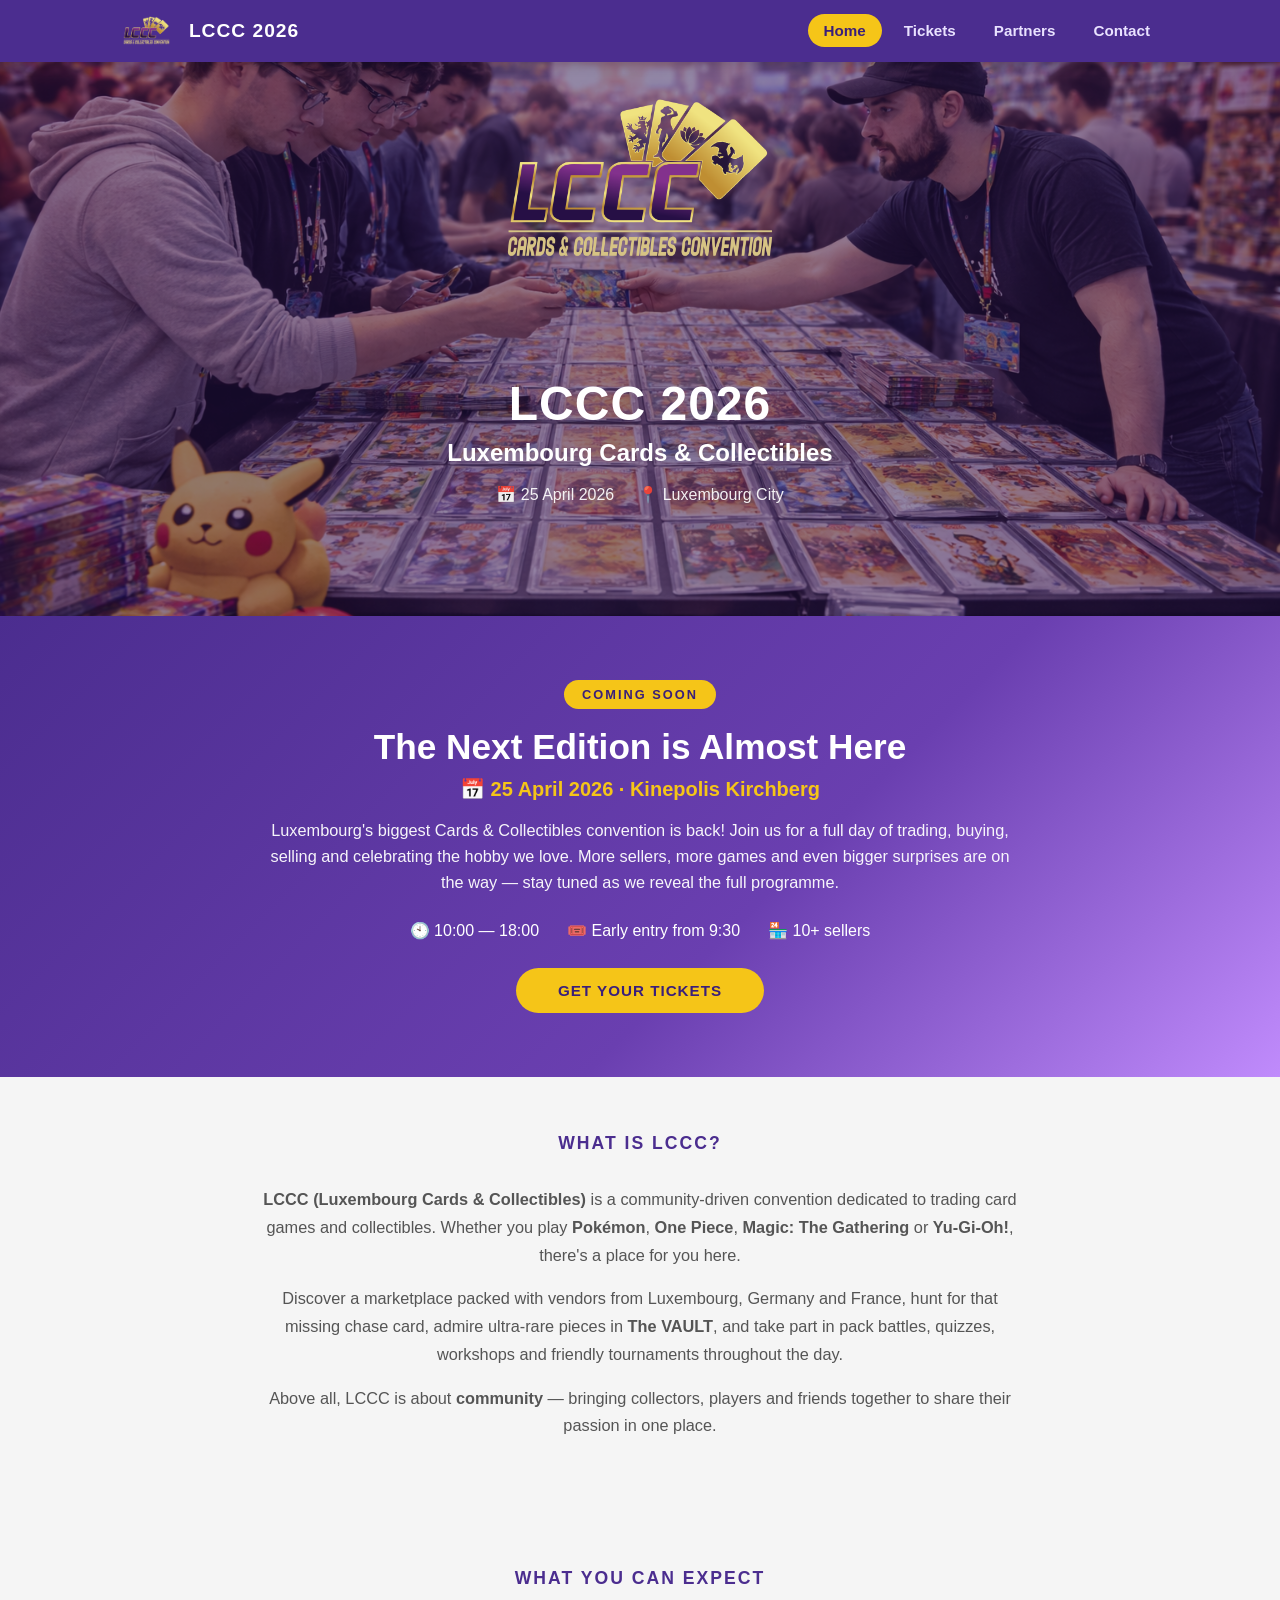
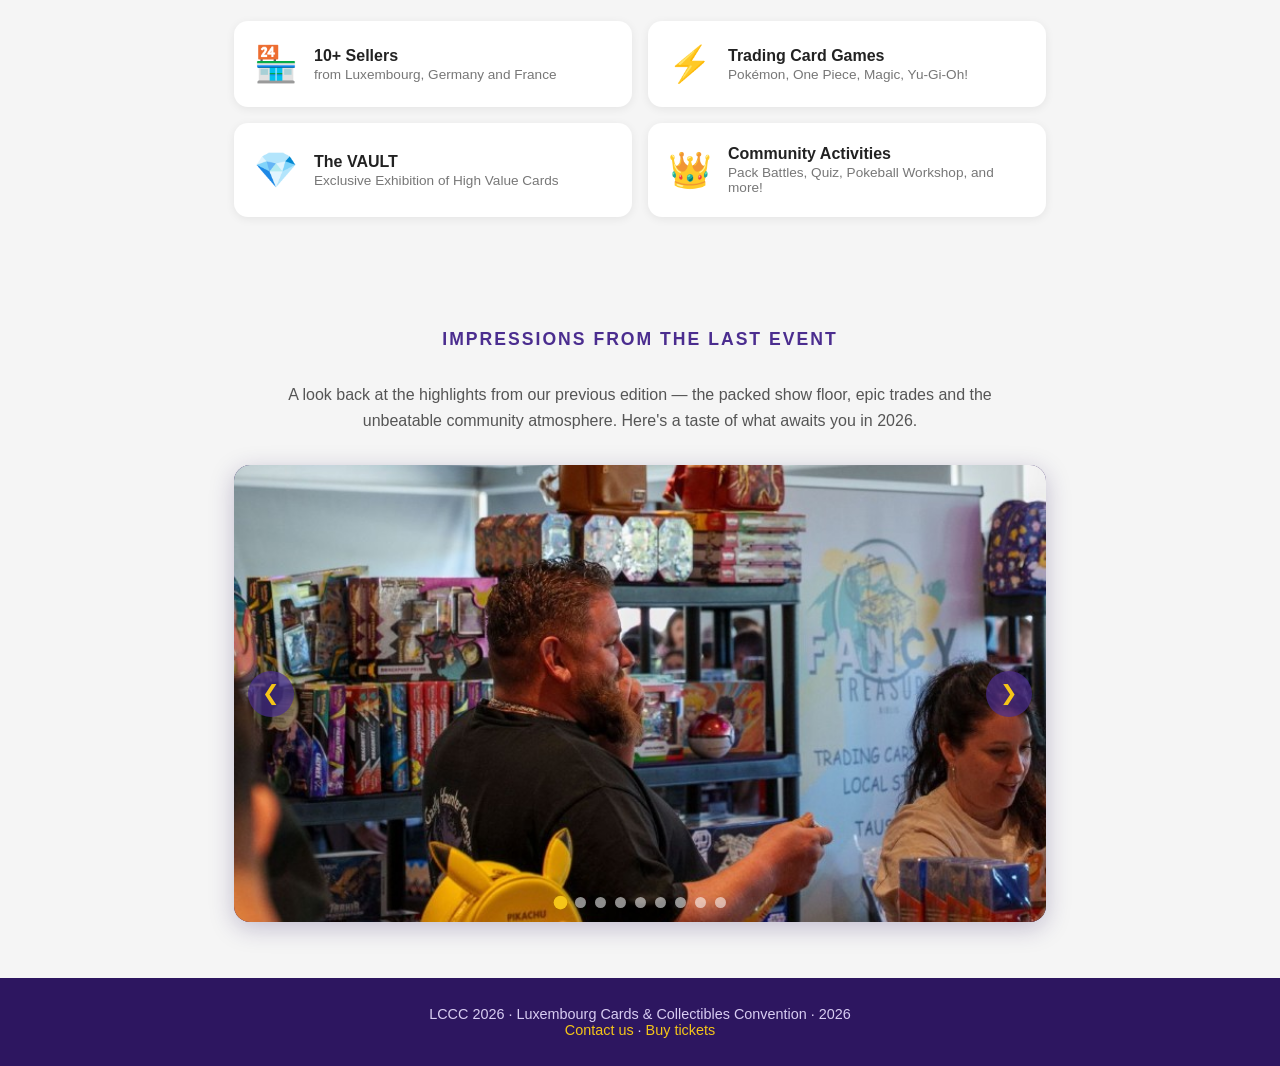
==== commit 197d592e: "updated footers" ====
--- a/index.html
+++ b/index.html
@@ -155,7 +155,7 @@
 
     <!-- FOOTER -->
     <footer class="site-footer">
-        <p>LCCC 2026 · Luxembourg Cards &amp; Collectibles · 25 April 2026 · Kinepolis Kirchberg</p>
+        <p>LCCC 2026 · Luxembourg Cards &amp; Collectibles Convention · 2026</p>
         <p><a href="contact.html">Contact us</a> · <a href="tickets.html">Buy tickets</a></p>
     </footer>
 
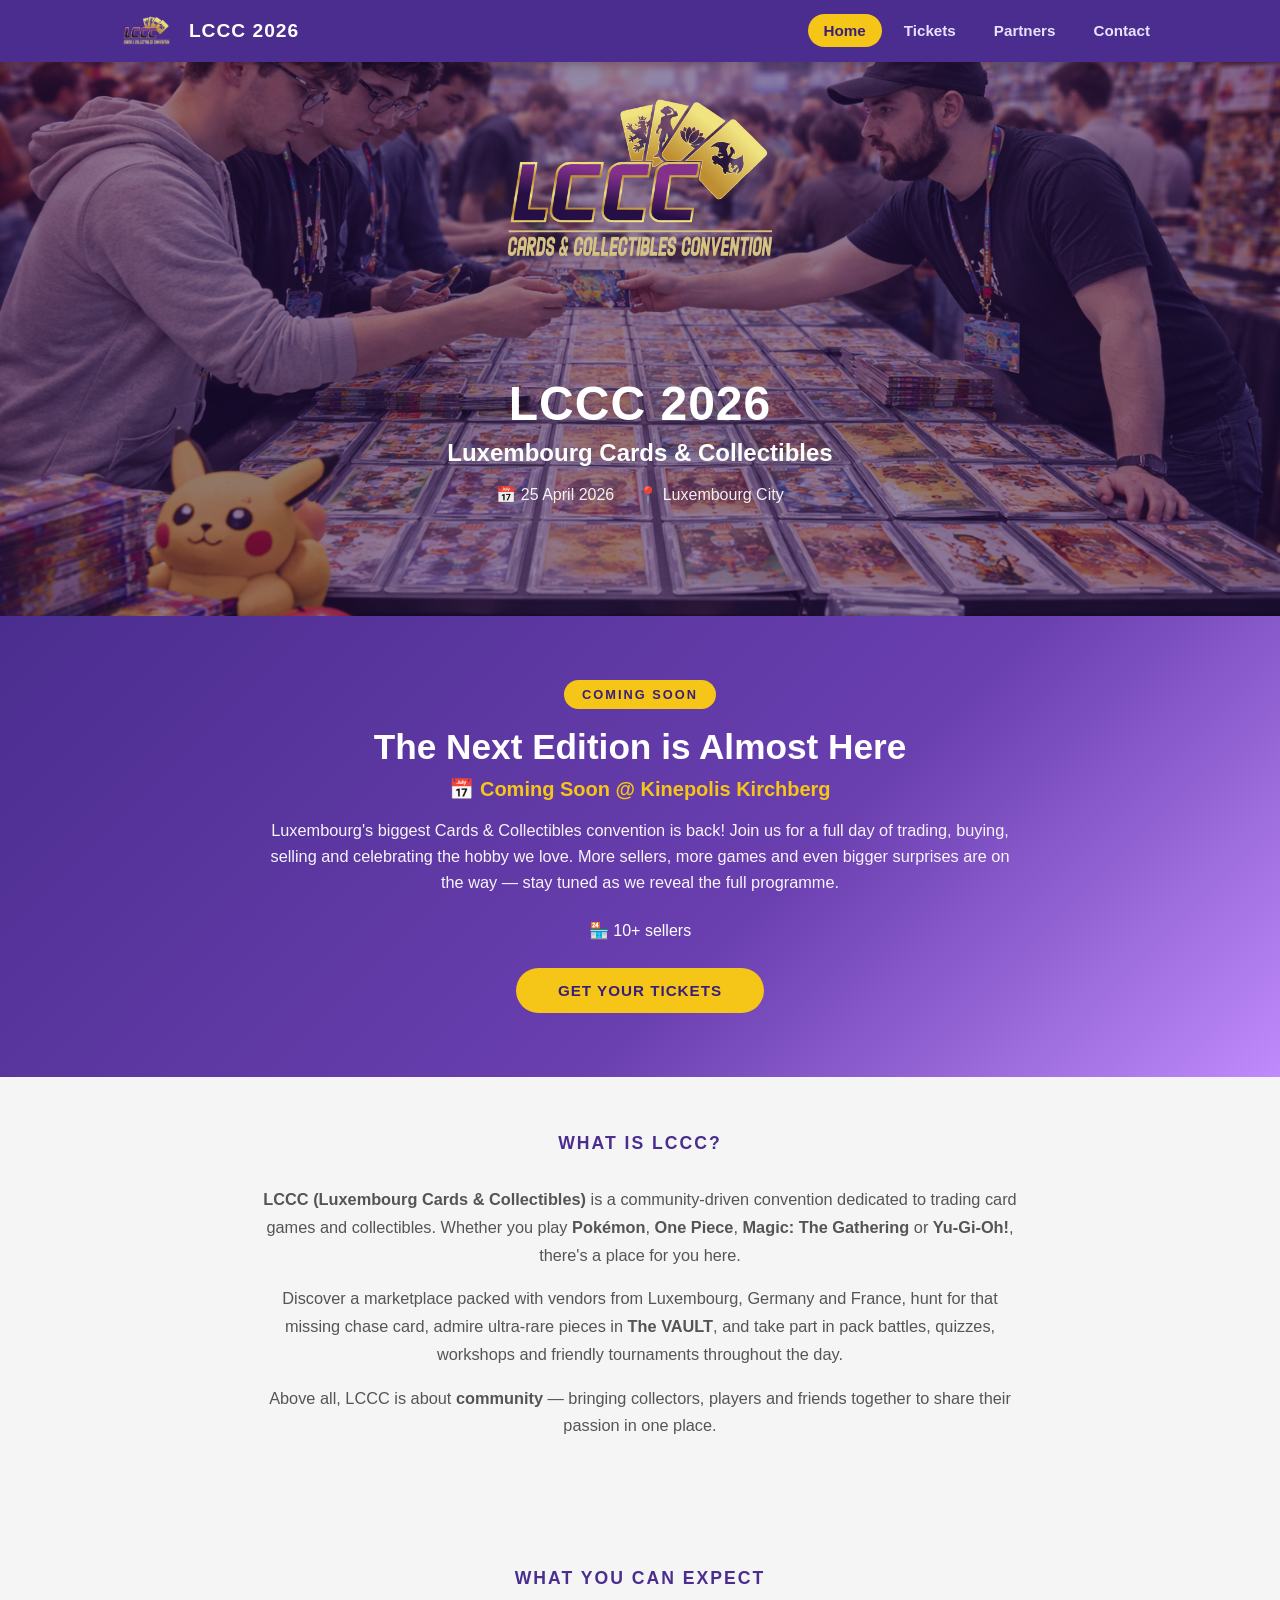
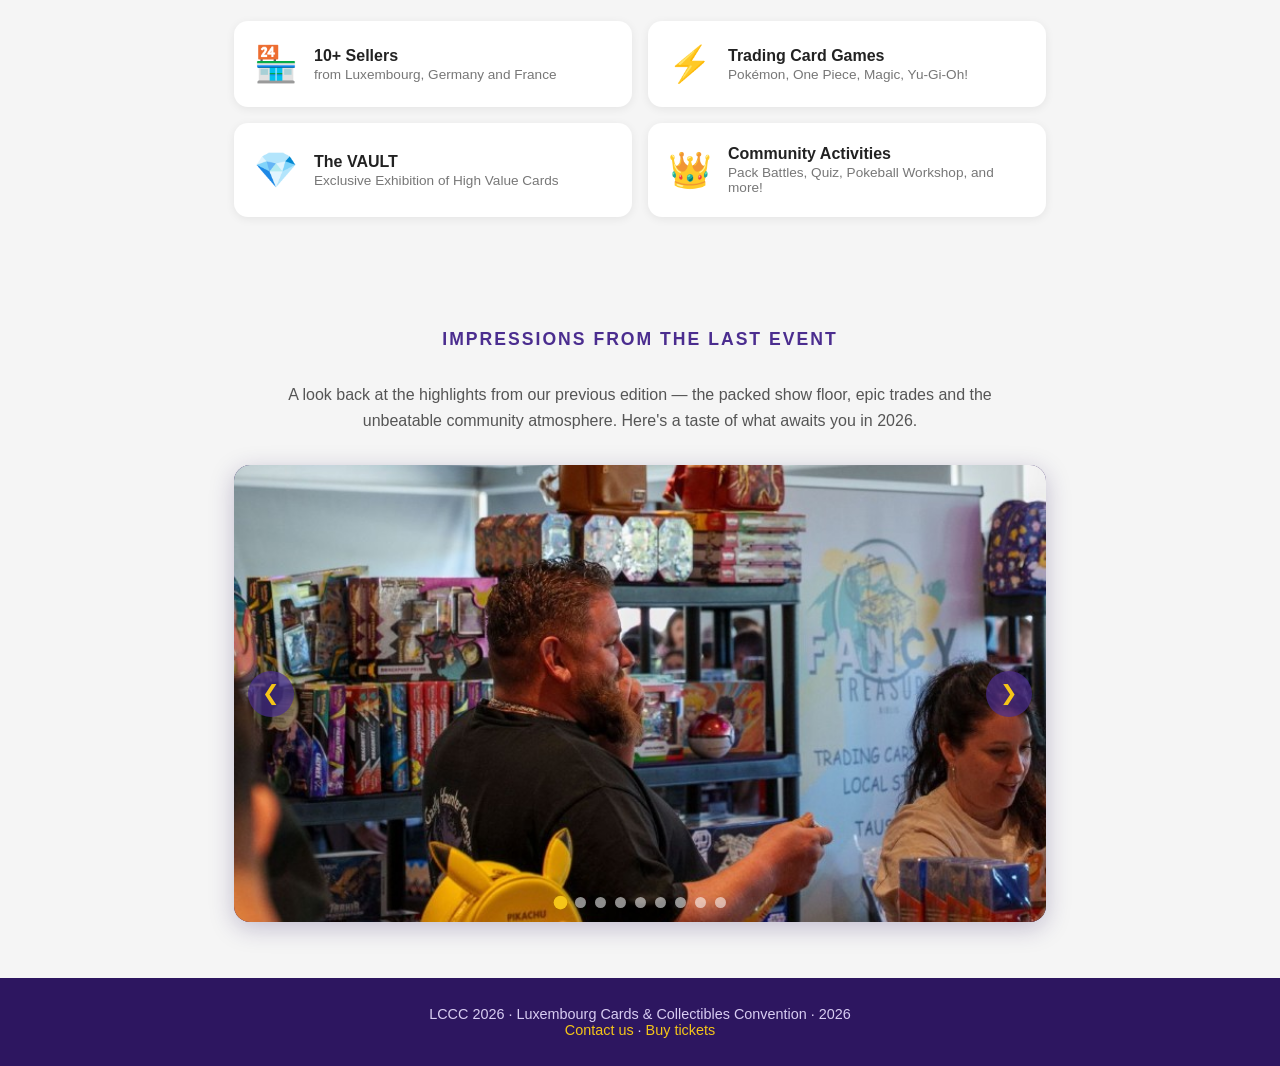
==== commit b909ecbd: "commented out index page info" ====
--- a/index.html
+++ b/index.html
@@ -46,15 +46,15 @@
         <div class="coming-soon-inner">
             <span class="cs-badge">Coming Soon</span>
             <h2>The Next Edition is Almost Here</h2>
-            <div class="cs-date">📅 25 April 2026 · Kinepolis Kirchberg</div>
+            <div class="cs-date">📅 Coming Soon @ Kinepolis Kirchberg</div>
             <p>
                 Luxembourg's biggest Cards &amp; Collectibles convention is back! Join us for a full day of
                 trading, buying, selling and celebrating the hobby we love. More sellers, more games and even
                 bigger surprises are on the way — stay tuned as we reveal the full programme.
             </p>
             <div class="cs-meta">
-                <span>🕙 10:00 — 18:00</span>
-                <span>🎟️ Early entry from 9:30</span>
+               <!--  <span>🕙 10:00 — 18:00</span>
+                <span>🎟️ Early entry from 9:30</span> -->
                 <span>🏪 10+ sellers</span>
             </div>
             <a href="tickets.html" class="cs-cta">Get Your Tickets</a>
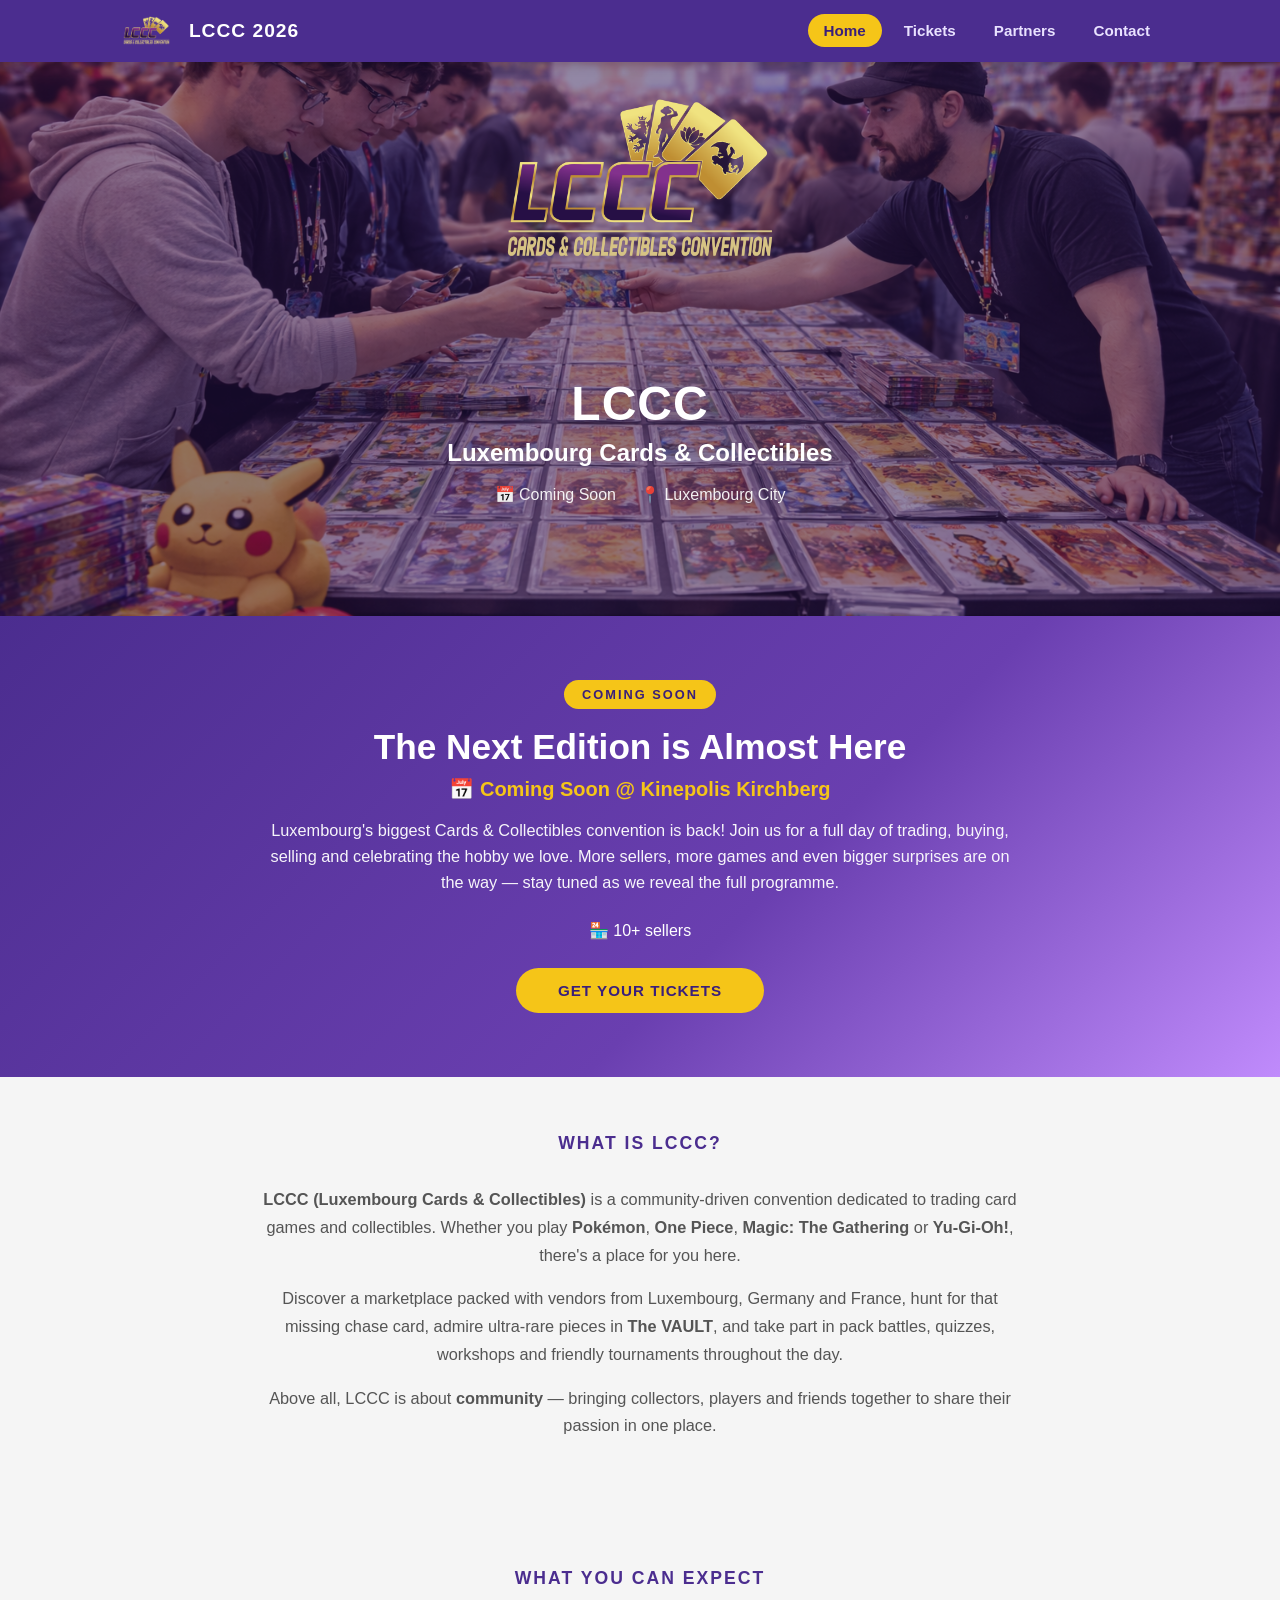
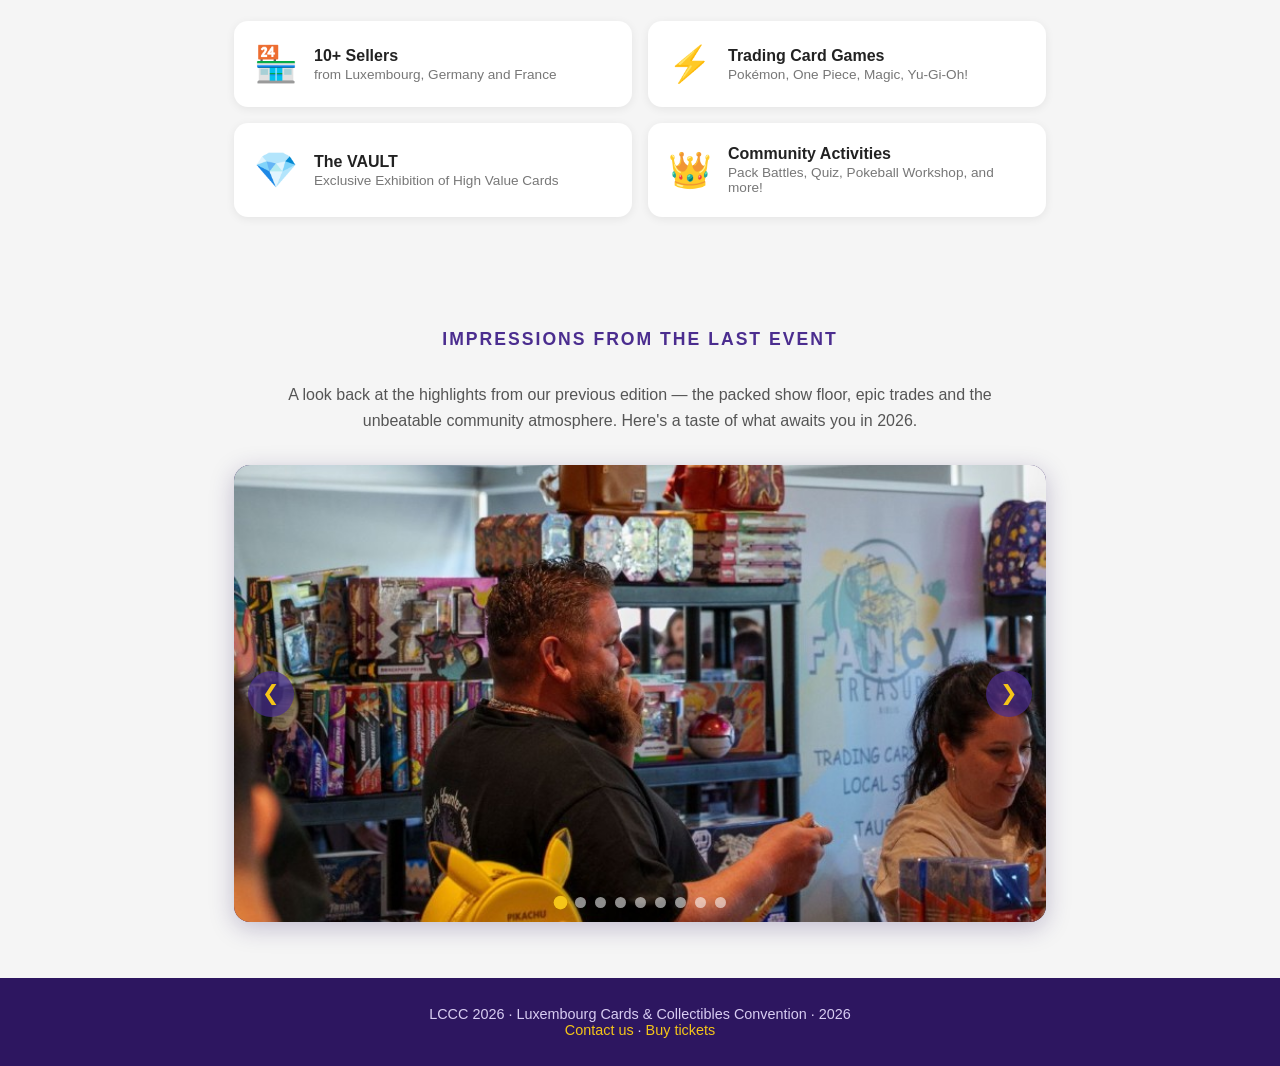
==== commit b8a5562b: "removed 2026 header" ====
--- a/index.html
+++ b/index.html
@@ -4,7 +4,7 @@
 <head>
     <meta charset="UTF-8" />
     <meta name="viewport" content="width=device-width, initial-scale=1.0" />
-    <title>LCCC 2026 — Luxembourg Cards &amp; Collectibles</title>
+    <title>LCCC - Luxembourg Cards &amp; Collectibles</title>
     <link rel="stylesheet" href="style.css" />
 </head>
 
@@ -30,10 +30,10 @@
     <div class="hero">
         <div class="hero-content">
             <img src="img/logo_nobg.png" alt="LCCC Logo" class="site-logo" />
-            <h1>LCCC 2026</h1>
+            <h1>LCCC</h1>
             <h2>Luxembourg Cards &amp; Collectibles</h2>
             <div class="hero-meta">
-                <span>📅 25 April 2026</span>
+                <span>📅 Coming Soon</span>
                 <span>📍 Luxembourg City</span>
             </div>
         </div>
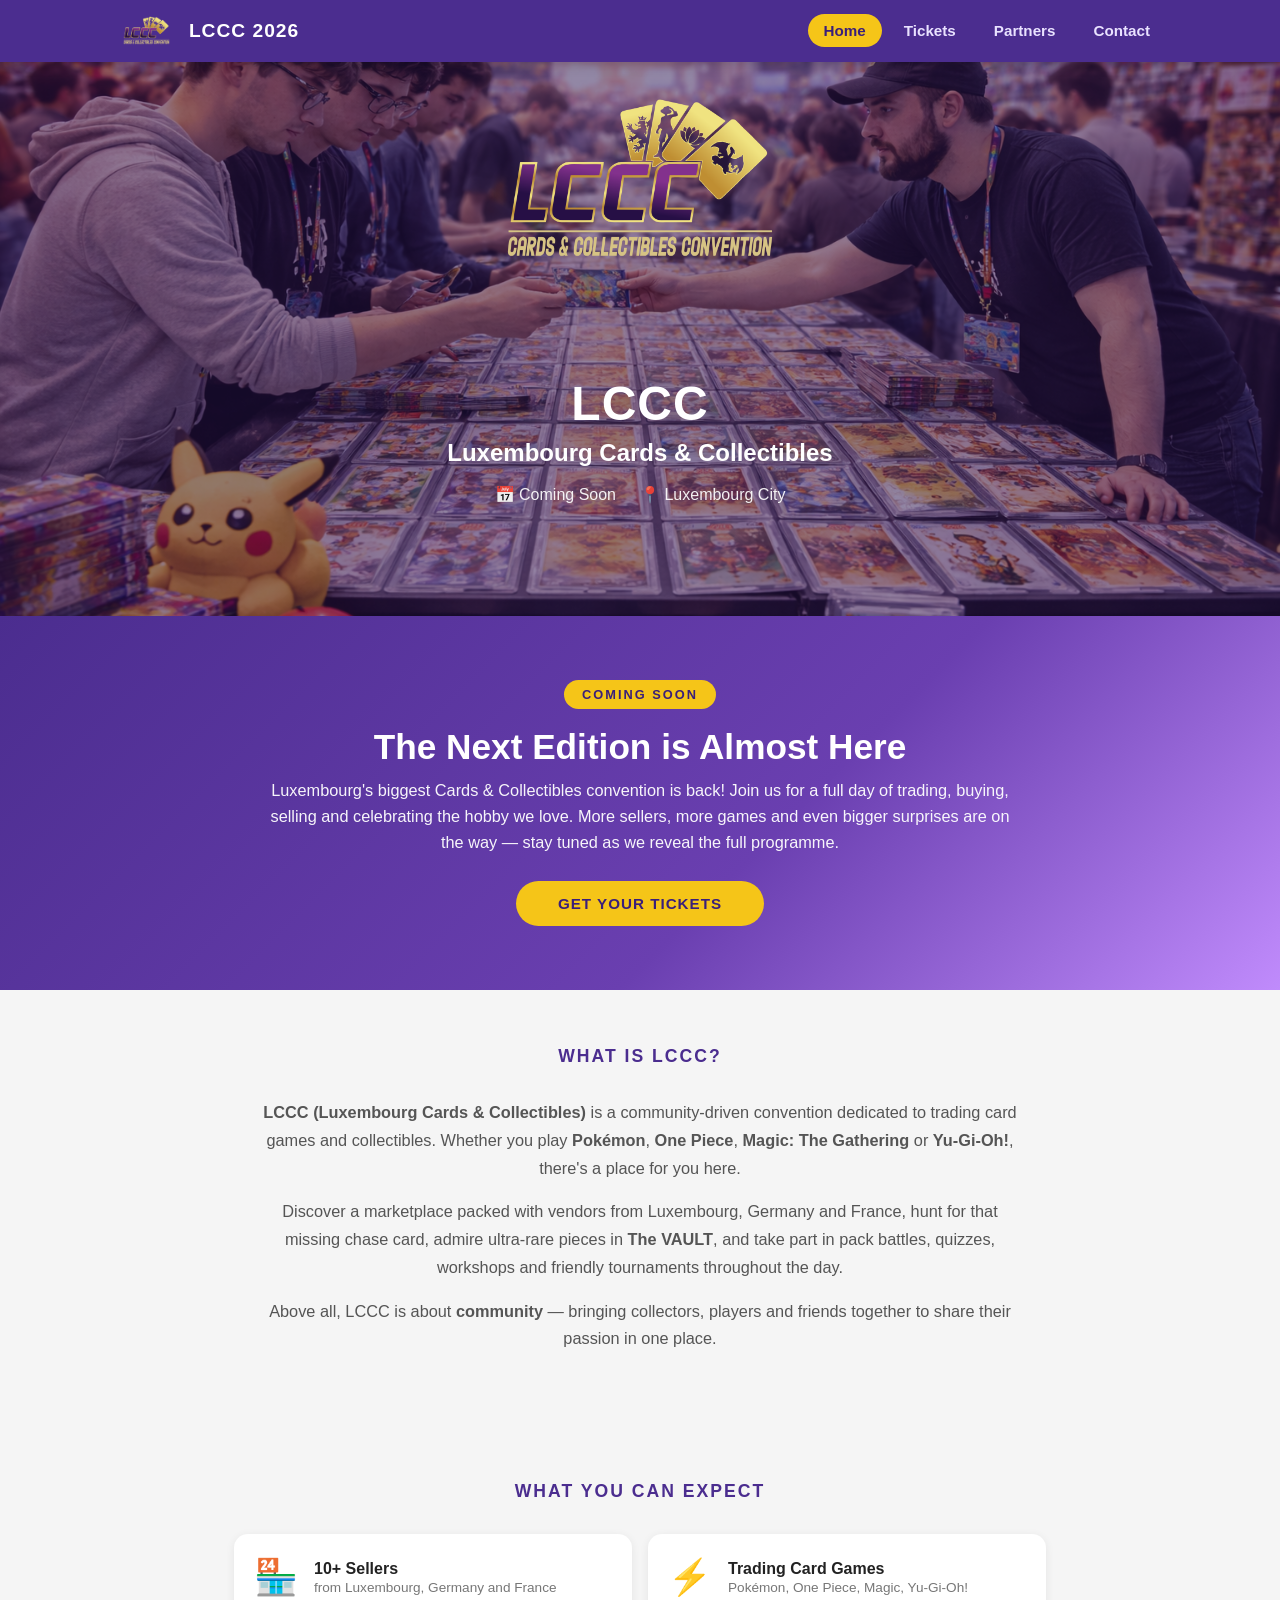
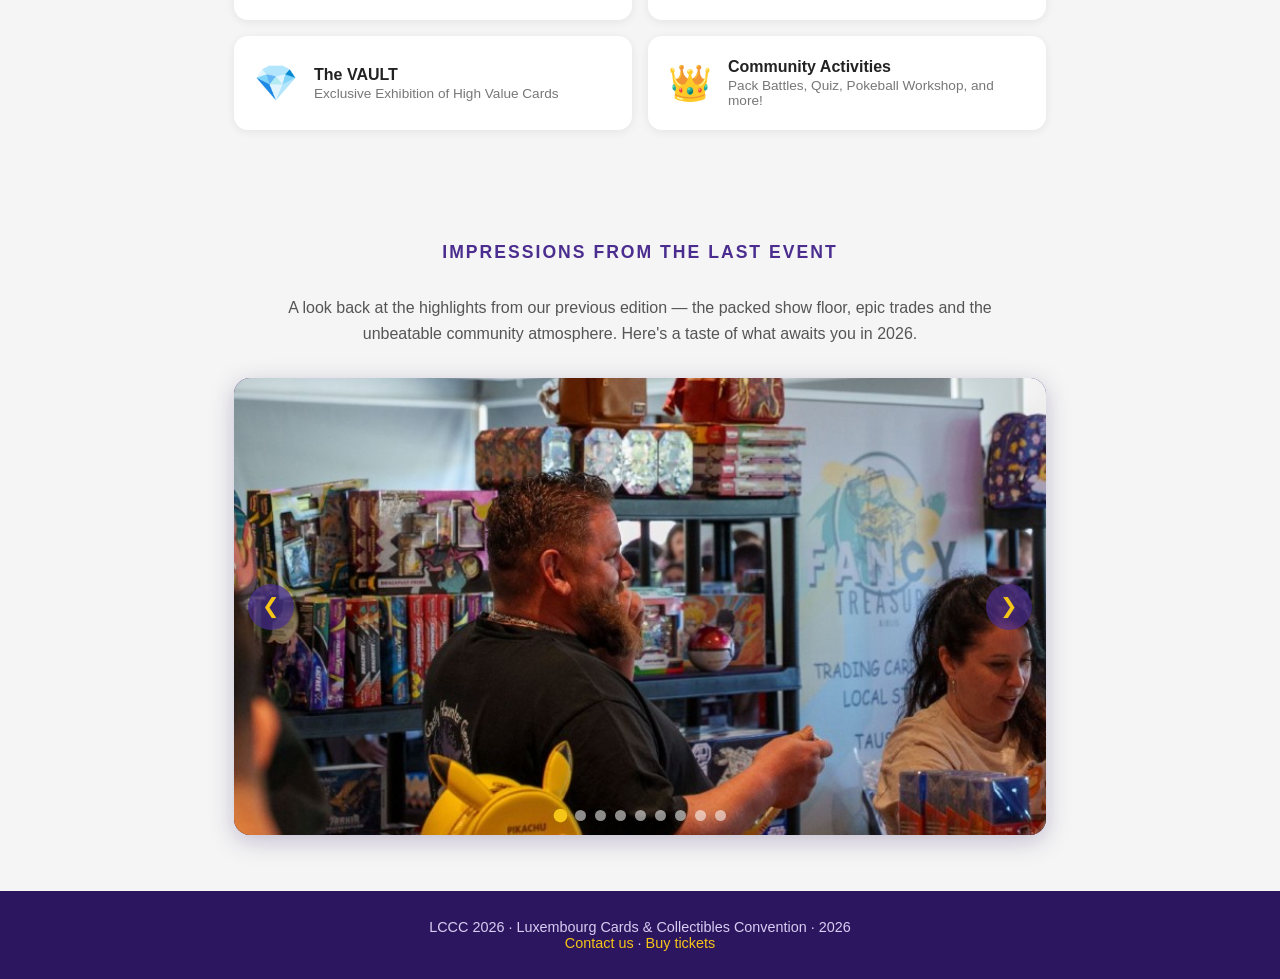
==== commit e11117e2: "removed duplicate" ====
--- a/index.html
+++ b/index.html
@@ -46,17 +46,11 @@
         <div class="coming-soon-inner">
             <span class="cs-badge">Coming Soon</span>
             <h2>The Next Edition is Almost Here</h2>
-            <div class="cs-date">📅 Coming Soon @ Kinepolis Kirchberg</div>
             <p>
                 Luxembourg's biggest Cards &amp; Collectibles convention is back! Join us for a full day of
                 trading, buying, selling and celebrating the hobby we love. More sellers, more games and even
                 bigger surprises are on the way — stay tuned as we reveal the full programme.
             </p>
-            <div class="cs-meta">
-               <!--  <span>🕙 10:00 — 18:00</span>
-                <span>🎟️ Early entry from 9:30</span> -->
-                <span>🏪 10+ sellers</span>
-            </div>
             <a href="tickets.html" class="cs-cta">Get Your Tickets</a>
         </div>
     </section>
